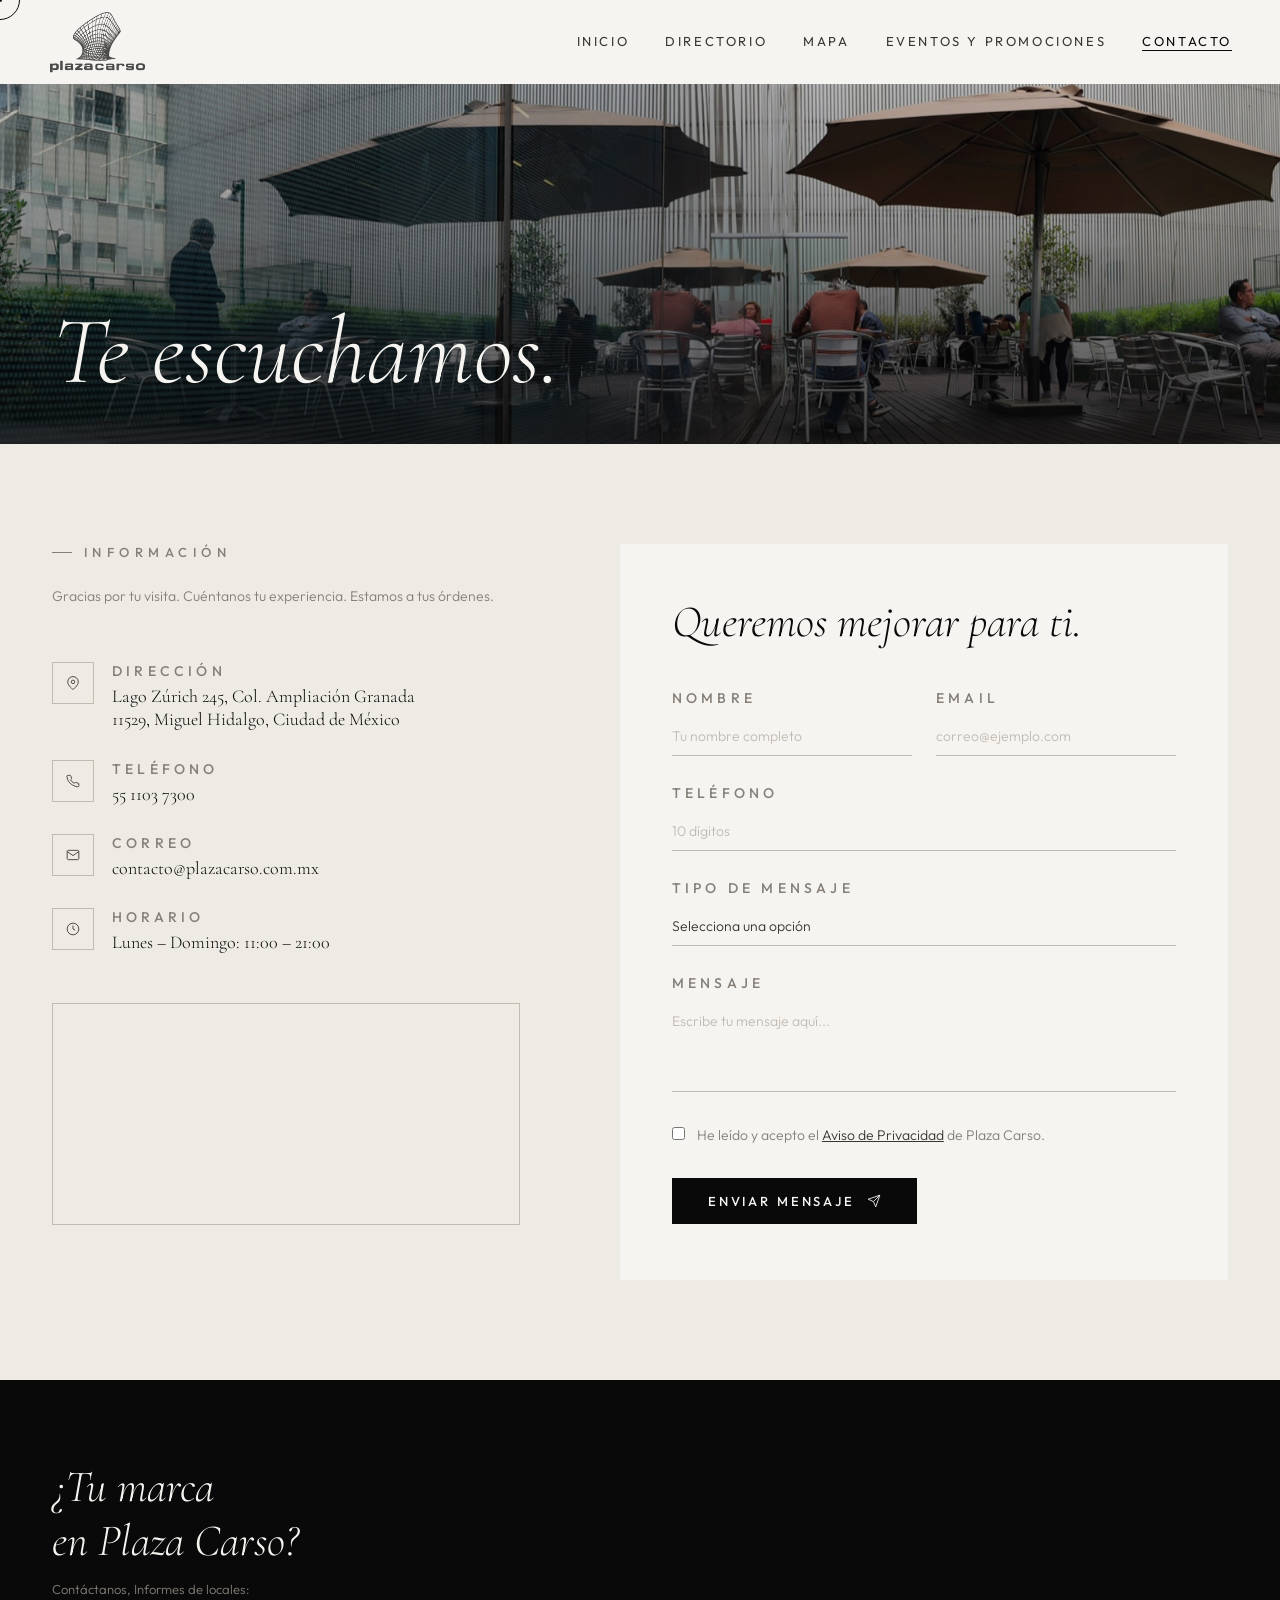
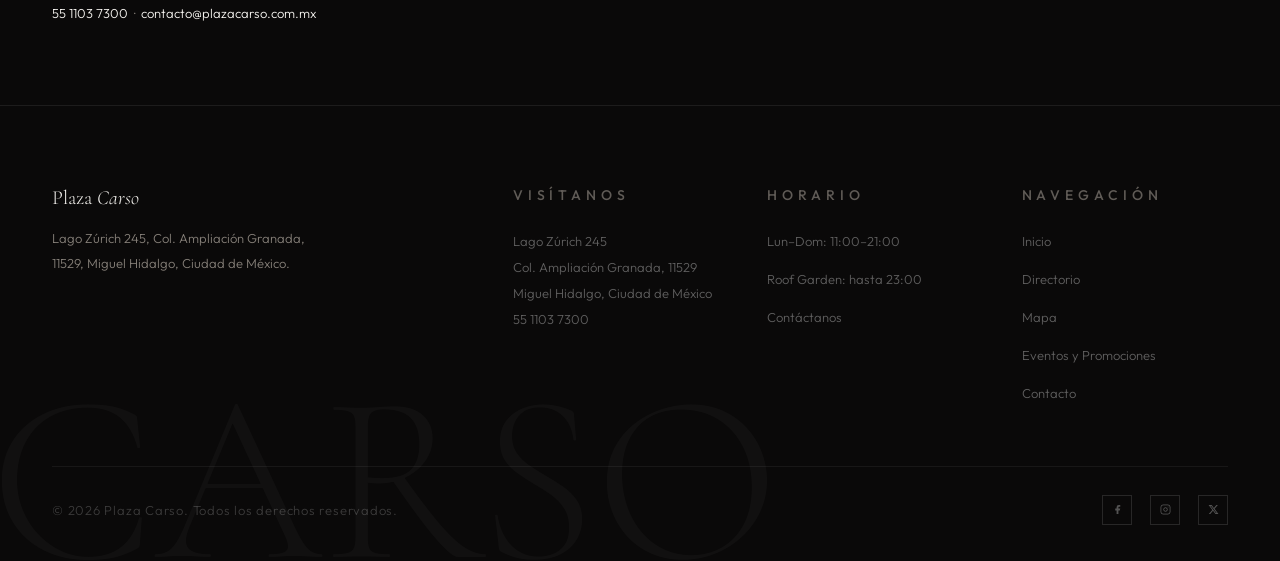
==== contacto.html @ f352acc7 "Ajustes home/eventos/contacto: textos del hero + efecto visual en eventos y promociones - index: bot" ====
<!DOCTYPE html>
<html lang="es">

<head>
    <meta charset="UTF-8" />
    <meta http-equiv="X-UA-Compatible" content="IE=edge" />
    <meta name="viewport" content="width=device-width,initial-scale=1.0" />
    <meta http-equiv="Cache-Control" content="no-cache, no-store, must-revalidate" />
    <meta http-equiv="Pragma" content="no-cache" />
    <meta http-equiv="Expires" content="0" />
    <title>Contacto | Plaza Carso</title>
    <meta name="description"
        content="Contáctanos en Plaza Carso, Polanco. Tel. 55 1103 7300 · contacto@plazacarso.com.mx" />
    <link rel="canonical" href="https://josegaspard.github.io/plaza-carso/contacto.html" />
    <link rel="icon" type="image/png" href="images/logos/logo-carso.png" />
    <meta property="og:type" content="website" />
    <meta property="og:title" content="Contacto | Plaza Carso" />
    <meta property="og:description" content="Contáctanos en Plaza Carso, Polanco. Tel. 55 1103 7300 · contacto@plazacarso.com.mx" />
    <meta property="og:image" content="https://josegaspard.github.io/plaza-carso/images/home/hero-contacto.jpg" />
    <meta property="og:url" content="https://josegaspard.github.io/plaza-carso/contacto.html" />
    <meta property="og:site_name" content="Plaza Carso" />
    <meta property="og:locale" content="es_MX" />
    <meta name="twitter:card" content="summary_large_image" />
    <meta name="twitter:title" content="Contacto | Plaza Carso" />
    <meta name="twitter:description" content="Contáctanos en Plaza Carso, Polanco. Tel. 55 1103 7300 · contacto@plazacarso.com.mx" />
    <meta name="twitter:image" content="https://josegaspard.github.io/plaza-carso/images/home/hero-contacto.jpg" />
    <meta property="og:image:width" content="1200" />
    <meta property="og:image:height" content="630" />
    <meta name="author" content="Plaza Carso" />
    <meta name="robots" content="index, follow" />
    <meta name="theme-color" content="#080706" />
    <link rel="preconnect" href="https://fonts.googleapis.com">
    <link rel="preconnect" href="https://fonts.gstatic.com" crossorigin>
    <link
        href="https://fonts.googleapis.com/css2?family=Cormorant+Garamond:ital,wght@0,300;0,400;1,300;1,400;1,600&family=Outfit:wght@200;300;400;500;600&display=swap"
        rel="stylesheet">
    <script src="https://code.jquery.com/jquery-3.2.1.min.js"></script>
    <script src="https://maxcdn.bootstrapcdn.com/bootstrap/3.3.7/js/bootstrap.min.js"></script>
    <link rel="stylesheet" href="css/carso.css?v=20260603g">
    <style>
        .contact-section {
            padding: 100px 52px;
            background: var(--smoke);
        }

        .contact-inner {
            max-width: 1200px;
            margin: 0 auto;
            display: grid;
            grid-template-columns: 1fr 1.3fr;
            gap: 100px;
            align-items: start;
        }

        /* Info */
        .contact-info {}

        .contact-info .section-label {
            margin-bottom: 24px;
        }

        .contact-h2 {
            font-family: var(--serif);
            font-style: italic;
            font-size: clamp(40px, 5vw, 64px);
            font-weight: 300;
            color: var(--ink);
            line-height: .95;
            margin-bottom: 28px;
        }

        .contact-desc {
            font-family: var(--sans);
            font-size: 14px;
            font-weight: 300;
            color: var(--grey);
            line-height: 1.85;
            margin-bottom: 52px;
        }

        .detail-list {
            display: flex;
            flex-direction: column;
            gap: 28px;
        }

        .detail-item {
            display: flex;
            align-items: flex-start;
            gap: 18px;
        }

        .detail-ico {
            width: 42px;
            height: 42px;
            border: 1px solid var(--silver);
            display: flex;
            align-items: center;
            justify-content: center;
            flex-shrink: 0;
        }

        .detail-ico svg {
            width: 14px;
            height: 14px;
            color: var(--mid);
        }

        .detail-label {
            font-family: var(--sans);
            font-size: 14px;
            font-weight: 500;
            letter-spacing: .3em;
            text-transform: uppercase;
            color: var(--grey);
            display: block;
            margin-bottom: 5px;
        }

        .detail-val {
            font-family: var(--serif);
            font-size: 18px;
            font-weight: 300;
            color: var(--ink);
            line-height: 1.3;
        }

        .detail-val a {
            color: var(--ink);
            transition: color .2s;
        }

        .detail-val a:hover {
            color: var(--grey);
        }

        .map-box {
            margin-top: 48px;
            border: 1px solid var(--silver);
            overflow: hidden;
        }

        .map-box iframe {
            display: block;
            width: 100%;
            height: 220px;
            border: none;
            filter: grayscale(25%);
        }

        /* Form */
        .form-card {
            background: var(--warm-white);
            padding: 56px 52px;
        }

        .form-card-head {
            margin-bottom: 44px;
        }

        .form-card-head h2 {
            font-family: var(--serif);
            font-style: italic;
            font-size: clamp(32px, 3.5vw, 46px);
            font-weight: 300;
            color: var(--ink);
            line-height: 1;
            margin-bottom: 10px;
        }

        .form-card-head p {
            font-family: var(--sans);
            font-size: 13px;
            font-weight: 300;
            color: var(--grey);
        }

        .form-row {
            display: grid;
            grid-template-columns: 1fr 1fr;
            gap: 24px;
        }

        .fg {
            margin-bottom: 28px;
        }

        .fg label {
            font-family: var(--sans);
            font-size: 14px;
            font-weight: 500;
            letter-spacing: .3em;
            text-transform: uppercase;
            color: var(--grey);
            display: block;
            margin-bottom: 10px;
        }

        .fg input,
        .fg select,
        .fg textarea {
            width: 100%;
            background: transparent;
            border: none;
            border-bottom: 1px solid var(--silver);
            font-family: var(--sans);
            font-size: 14px;
            font-weight: 300;
            color: var(--ink);
            padding: 10px 0;
            outline: none;
            transition: border-color .3s;
        }

        .fg input:focus,
        .fg select:focus,
        .fg textarea:focus {
            border-bottom-color: var(--ink);
        }

        .fg input::placeholder,
        .fg textarea::placeholder {
            color: var(--silver);
        }

        .fg select {
            appearance: none;
            cursor: none;
            color: var(--mid);
        }

        .fg select option {
            color: var(--ink);
        }

        .fg textarea {
            resize: none;
            min-height: 90px;
        }

        .privacy-row {
            display: flex;
            align-items: flex-start;
            gap: 12px;
            margin-bottom: 32px;
        }

        .privacy-row input {
            margin-top: 3px;
            accent-color: var(--ink);
            flex-shrink: 0;
            cursor: none;
        }

        .privacy-row label {
            font-family: var(--sans);
            font-size: 14px;
            font-weight: 300;
            color: var(--grey);
            line-height: 1.6;
        }

        .privacy-row a {
            color: var(--mid);
            text-decoration: underline;
        }

        .btn-submit {
            font-family: var(--sans);
            font-size: 13px;
            font-weight: 500;
            letter-spacing: .22em;
            text-transform: uppercase;
            background: var(--ink);
            color: var(--warm-white);
            border: none;
            padding: 15px 36px;
            cursor: none;
            display: flex;
            align-items: center;
            gap: 12px;
            transition: background .25s;
        }

        .btn-submit:hover {
            background: var(--mid);
        }

        .success-box {
            display: none;
            margin-top: 20px;
            background: var(--smoke);
            border-left: 2px solid var(--grey);
            padding: 16px 20px;
            font-family: var(--sans);
            font-size: 13px;
            color: var(--mid);
        }

        /* Avisos section */
        .avisos-section {
            padding: 80px 52px;
            background: var(--warm-white);
        }

        .avisos-inner {
            max-width: 1200px;
            margin: 0 auto;
        }

        .avisos-grid {
            display: grid;
            grid-template-columns: 1fr 1fr;
            gap: 3px;
            margin-top: 48px;
        }

        .aviso-card {
            background: var(--smoke);
            padding: 40px;
            border-left: 2px solid var(--silver);
        }

        .aviso-ico {
            width: 36px;
            height: 36px;
            border: 1px solid var(--silver);
            display: flex;
            align-items: center;
            justify-content: center;
            margin-bottom: 20px;
        }

        .aviso-ico svg {
            width: 13px;
            height: 13px;
            color: var(--mid);
        }

        .aviso-title {
            font-family: var(--serif);
            font-size: 22px;
            font-weight: 300;
            color: var(--ink);
            margin-bottom: 12px;
        }

        .aviso-desc {
            font-family: var(--sans);
            font-size: 13px;
            font-weight: 300;
            color: var(--grey);
            line-height: 1.85;
        }

        /* Espacios */
        .espacios-section {
            background: var(--ink);
            padding: 80px 52px;
        }

        .espacios-inner {
            max-width: 1200px;
            margin: 0 auto;
            display: flex;
            justify-content: space-between;
            align-items: center;
            gap: 40px;
            flex-wrap: wrap;
        }

        .espac-text h3 {
            font-family: var(--serif);
            font-style: italic;
            font-size: clamp(30px, 3.5vw, 46px);
            font-weight: 300;
            color: var(--warm-white);
        }

        .espac-text p {
            font-family: var(--sans);
            font-size: 13px;
            font-weight: 300;
            color: var(--grey);
            margin-top: 10px;
            line-height: 1.8;
            max-width: 400px;
        }

        .espac-contacts {
            display: flex;
            flex-direction: column;
            gap: 16px;
            flex-shrink: 0;
        }

        .espac-link {
            display: flex;
            align-items: center;
            gap: 10px;
            font-family: var(--sans);
            font-size: 14px;
            font-weight: 400;
            letter-spacing: .1em;
            color: var(--silver);
            transition: color .2s;
        }

        .espac-link:hover {
            color: var(--warm-white);
        }

        .espac-link-ico {
            width: 28px;
            height: 28px;
            border: 1px solid rgba(255, 255, 255, .12);
            display: flex;
            align-items: center;
            justify-content: center;
            flex-shrink: 0;
        }

        .espac-link-ico svg {
            width: 11px;
            height: 11px;
        }

        @media(max-width:1024px) {
            .contact-inner {
                grid-template-columns: 1fr;
                gap: 60px;
            }
        }

        @media(max-width:768px) {
            /* Fix cursor:none breaking mobile taps */
            *, *::before, *::after { cursor: auto !important; }
            a, button, input, select, textarea { cursor: pointer !important; -webkit-tap-highlight-color: rgba(0,0,0,0.05); }

            .contact-section,
            .avisos-section,
            .espacios-section {
                padding-left: 20px;
                padding-right: 20px;
            }

            .contact-section {
                padding-top: 60px;
                padding-bottom: 60px;
            }

            .contact-inner {
                gap: 40px;
            }

            .form-card {
                padding: 28px 20px;
            }

            .form-row {
                grid-template-columns: 1fr;
            }

            /* Prevent iOS zoom on input focus */
            .fg input,
            .fg select,
            .fg textarea {
                font-size: 16px;
            }

            .btn-submit {
                width: 100%;
                justify-content: center;
                min-height: 48px;
            }

            .privacy-row input {
                min-width: 20px;
                min-height: 20px;
            }

            .avisos-grid {
                grid-template-columns: 1fr;
            }

            .aviso-card {
                padding: 28px 20px;
            }

            .detail-val {
                font-size: 16px;
            }

            .map-box iframe {
                height: 200px;
            }

            /* Espacios mobile */
            .espacios-inner {
                flex-direction: column;
                align-items: flex-start;
            }

            /* Mobile nav */
            .nav-ham {
                min-width: 44px;
                min-height: 44px;
                display: flex;
                align-items: center;
                justify-content: center;
            }

            .mob-close {
                min-width: 44px;
                min-height: 44px;
            }

            #mob-nav a {
                padding: 8px 0;
                min-height: 48px;
                display: flex;
                align-items: center;
                justify-content: center;
            }

            .footer-bottom {
                flex-direction: column;
                gap: 16px;
                text-align: center;
            }
        }
    </style>
</head>

<body>
    <a href="#main-content" class="skip-link">Ir al contenido principal</a>
    <div id="cursor"></div>
    <div id="cursor-dot"></div>
    <nav id="nav">
        <a href="index.html" class="nav-logo"><img src="images/logos/logo-carso-big.png" alt="Plaza Carso"
                style="height:64px; width:auto;"></a>
        <div class="nav-links">
            <a href="index.html">Inicio</a>
            <a href="directorio.html">Directorio</a>
            <a href="mapa.html">Mapa</a>
            <a href="eventosypromociones.html">Eventos y Promociones</a>
            <a href="contacto.html" class="nav-cta-link act">Contacto</a>
        </div>
        <button class="nav-ham" onclick="toggleMob()" aria-label="Menú" aria-expanded="false"><span></span><span></span><span></span></button>
    </nav>
    <div id="mob-nav" role="dialog" aria-modal="true" aria-label="Navegación">
        <div onclick="toggleMob()" style="position:absolute;top:16px;right:16px;width:44px;height:44px;background:rgba(255,255,255,0.15);border-radius:50%;display:flex;align-items:center;justify-content:center;cursor:pointer;z-index:9999;-webkit-tap-highlight-color:transparent;">
            <svg width="20" height="20" viewBox="0 0 20 20" fill="none" stroke="#ffffff" stroke-width="2.5" stroke-linecap="round"><line x1="4" y1="4" x2="16" y2="16"/><line x1="16" y1="4" x2="4" y2="16"/></svg>
        </div>
        <a href="index.html">Inicio</a>
        <a href="directorio.html">Directorio</a>
        <a href="mapa.html">Mapa</a>
        <a href="eventosypromociones.html">Eventos y Promociones</a>
        <a href="contacto.html">Contacto</a>
        <div onclick="toggleMob()" style="margin-top:32px;padding:12px 32px;border:1px solid rgba(255,255,255,0.3);border-radius:4px;color:rgba(255,255,255,0.6);font-family:var(--sans);font-size:14px;letter-spacing:.15em;text-transform:uppercase;cursor:pointer;-webkit-tap-highlight-color:transparent;">Cerrar</div>
    </div>

    <main id="main-content">
    <section class="page-hero" style="min-height:360px;">
        <div class="page-hero-img"
            style="background-image:url('images/home/contacto-hero.jpg');background-position:center 30%;"></div>
        <div class="page-hero-content">
            <h1 class="page-h1">Te escuchamos.</h1>
        </div>
    </section>

    <section class="contact-section">
        <div class="contact-inner">
            <div class="contact-info">
                <p class="section-label">Información</p>
                <p class="contact-desc">Gracias por tu visita. Cuéntanos tu experiencia. Estamos a tus órdenes.</p>
                <div class="detail-list">
                    <div class="detail-item">
                        <div class="detail-ico"><svg viewBox="0 0 24 24" fill="none" stroke="currentColor"
                                stroke-width="1.5">
                                <path d="M21 10c0 7-9 13-9 13s-9-6-9-13a9 9 0 0 1 18 0z" />
                                <circle cx="12" cy="10" r="3" />
                            </svg></div>
                        <div><span class="detail-label">Dirección</span>
                            <div class="detail-val">Lago Zúrich 245, Col. Ampliación Granada<br>11529, Miguel Hidalgo, Ciudad de México</div>
                        </div>
                    </div>
                    <div class="detail-item">
                        <div class="detail-ico"><svg viewBox="0 0 24 24" fill="none" stroke="currentColor"
                                stroke-width="1.5">
                                <path
                                    d="M22 16.92v3a2 2 0 0 1-2.18 2 19.79 19.79 0 0 1-8.63-3.07A19.5 19.5 0 0 1 4.69 13.1a19.79 19.79 0 0 1-3.07-8.67A2 2 0 0 1 3.6 2.34h3a2 2 0 0 1 2 1.72c.127.96.361 1.903.7 2.81a2 2 0 0 1-.45 2.11L7.91 9.91a16 16 0 0 0 6.06 6.06l.97-.88a2 2 0 0 1 2.11-.45c.907.339 1.85.573 2.81.7a2 2 0 0 1 1.72 2.03z" />
                            </svg></div>
                        <div><span class="detail-label">Teléfono</span>
                            <div class="detail-val"><a href="tel:5511037300">55 1103 7300</a></div>
                        </div>
                    </div>
                    <div class="detail-item">
                        <div class="detail-ico"><svg viewBox="0 0 24 24" fill="none" stroke="currentColor"
                                stroke-width="1.5">
                                <path d="M4 4h16c1.1 0 2 .9 2 2v12c0 1.1-.9 2-2 2H4c-1.1 0-2-.9-2-2V6c0-1.1.9-2 2-2z" />
                                <polyline points="22,6 12,13 2,6" />
                            </svg></div>
                        <div><span class="detail-label">Correo</span>
                            <div class="detail-val"><a
                                    href="mailto:contacto@plazacarso.com.mx">contacto@plazacarso.com.mx</a></div>
                        </div>
                    </div>
                    <div class="detail-item">
                        <div class="detail-ico"><svg viewBox="0 0 24 24" fill="none" stroke="currentColor"
                                stroke-width="1.5">
                                <circle cx="12" cy="12" r="10" />
                                <polyline points="12 6 12 12 16 14" />
                            </svg></div>
                        <div><span class="detail-label">Horario</span>
                            <div class="detail-val">Lunes – Domingo: 11:00 – 21:00</div>
                        </div>
                    </div>
                </div>
                <div class="map-box">
                    <iframe
                        src="https://maps.google.com/maps?q=Plaza%20Carso%2C%20Lago%20Z%C3%BArich%20245%2C%20Ampliaci%C3%B3n%20Granada%2C%2011529%2C%20Miguel%20Hidalgo%2C%20CDMX&z=16&output=embed"
                        loading="lazy" allowfullscreen title="Ubicación de Plaza Carso en Google Maps"></iframe>
                </div>
            </div>

            <div class="form-card">
                <div class="form-card-head">
                    <h2>Queremos mejorar para ti.</h2>
                </div>
                <!-- INTEGRATION: action="enviarCorreo.php" method="post" -->
                <form id="cForm" action="enviarCorreo.php" method="post">
                    <!-- Campos ocultos requeridos por enviarCorreo.php -->
                    <input type="hidden" name="EmailPlaza" value="contacto@plazacarso.com.mx">
                    <input type="hidden" name="NombrePlaza" value="Plaza Carso">
                    <div class="form-row">
                        <div class="fg"><label for="NombreContacto">Nombre</label><input type="text" id="NombreContacto"
                                name="NombreContacto" placeholder="Tu nombre completo" required></div>
                        <div class="fg"><label for="EmailContacto">Email</label><input type="email" id="EmailContacto"
                                name="EmailContacto" placeholder="correo@ejemplo.com" required></div>
                    </div>
                    <div class="fg"><label for="TelefonoContacto">Teléfono</label><input type="tel"
                            id="TelefonoContacto" name="TelefonoContacto" placeholder="10 dígitos" maxlength="10"
                            required></div>
                    <!-- tipoMensaje: 1=Quejas y Sugerencias, 2=Espacios Disponibles -->
                    <div class="fg"><label for="tipoMensaje">Tipo de mensaje</label>
                        <select id="tipoMensaje" name="tipoMensaje" required>
                            <option value="" disabled selected>Selecciona una opción</option>
                            <option value="1">Quejas y Sugerencias</option>
                            <option value="2">Espacios Disponibles</option>
                        </select>
                    </div>
                    <div class="fg"><label for="Mensaje">Mensaje</label><textarea id="Mensaje" name="Mensaje"
                            placeholder="Escribe tu mensaje aquí..." required></textarea></div>
                    <div class="privacy-row">
                        <input type="checkbox" id="chkAviso" name="AvisoPrivacidad" value="true" required>
                        <label for="chkAviso">He leído y acepto el <a href="AvisodePrivacidad.php" target="_blank">Aviso
                                de Privacidad</a> de Plaza Carso.</label>
                    </div>
                    <button type="submit" class="btn-submit" id="btnSub">
                        Enviar mensaje
                        <svg width="14" height="14" viewBox="0 0 24 24" fill="none" stroke="currentColor"
                            stroke-width="1.5">
                            <line x1="22" y1="2" x2="11" y2="13" />
                            <polygon points="22 2 15 22 11 13 2 9 22 2" />
                        </svg>
                    </button>
                    <div class="success-box" id="sBox">Mensaje enviado. Te contactaremos pronto.</div>
                </form>
            </div>
        </div>
    </section>

    <section class="espacios-section">
        <div class="espacios-inner">
            <div class="espac-text">
                <h3>¿Tu marca<br>en Plaza Carso?</h3>
                <p>Contáctanos, Informes de locales:<br>
                    <a href="tel:5511037300" style="color:var(--warm-white);">55 1103 7300</a> &nbsp;·&nbsp; <a href="mailto:contacto@plazacarso.com.mx" style="color:var(--warm-white);">contacto@plazacarso.com.mx</a></p>
            </div>
        </div>
    </section>
    </main>

        <footer>
        <div class="footer-bg-text" aria-hidden="true">CARSO</div>
        <div class="footer-top">
            <div>
                <div class="footer-brand-name">Plaza <span>Carso</span></div>
                <p class="footer-brand-desc">Lago Zúrich 245, Col. Ampliación Granada, 11529, Miguel Hidalgo, Ciudad de México.</p>
            </div>
            <div class="footer-col">
                <h4>Visítanos</h4>
                <address>Lago Zúrich 245<br>Col. Ampliación Granada, 11529<br>Miguel Hidalgo, Ciudad de México<br><a href="tel:5511037300">55 1103 7300</a></address>
            </div>
            <div class="footer-col">
                <h4>Horario</h4>
                <ul>
                    <li><a href="#">Lun–Dom: 11:00–21:00</a></li>
                    <li><a href="#">Roof Garden: hasta 23:00</a></li>
                    <li><a href="contacto.html">Contáctanos</a></li>
                </ul>
            </div>
            <div class="footer-col">
                <h4>Navegación</h4>
                <ul>
                    <li><a href="index.html">Inicio</a></li>
                    <li><a href="directorio.html">Directorio</a></li>
                    <li><a href="mapa.html">Mapa</a></li>
                    <li><a href="eventosypromociones.html">Eventos y Promociones</a></li>
                    <li><a href="contacto.html">Contacto</a></li>
                </ul>
            </div>
        </div>
        <div class="footer-bottom">
            <p class="footer-copy">&copy; 2026 Plaza Carso. Todos los derechos reservados.</p>
            <div class="footer-socials">
                <a href="https://www.facebook.com/plazacarsomx" target="_blank" rel="noopener" aria-label="Facebook">
                    <svg width="11" height="11" viewBox="0 0 24 24" fill="currentColor"><path d="M18 2h-3a5 5 0 0 0-5 5v3H7v4h3v8h4v-8h3l1-4h-4V7a1 1 0 0 1 1-1h3z"/></svg>
                </a>
                <a href="https://www.instagram.com/plazacarsooficial" target="_blank" rel="noopener" aria-label="Instagram">
                    <svg width="11" height="11" viewBox="0 0 24 24" fill="none" stroke="currentColor" stroke-width="1.8"><rect x="2" y="2" width="20" height="20" rx="5"/><circle cx="12" cy="12" r="4"/><circle cx="17.5" cy="6.5" r="1" fill="currentColor" stroke="none"/></svg>
                </a>
                <a href="https://x.com/carsoplaza" target="_blank" rel="noopener" aria-label="X (Twitter)">
                    <svg width="11" height="11" viewBox="0 0 24 24" fill="currentColor"><path d="M18.244 2.25h3.308l-7.227 8.26 8.502 11.24H16.17l-5.214-6.817L4.99 21.75H1.68l7.73-8.835L1.254 2.25H8.08l4.713 6.231zm-1.161 17.52h1.833L7.084 4.126H5.117z"/></svg>
                </a>
            </div>
        </div>
    </footer>

    <script src="https://cdn.jsdelivr.net/npm/gsap@3.12.5/dist/gsap.min.js"></script>
    <script src="Scripts/main.js"></script>
    <script>
        const cur = document.getElementById('cursor'), dot = document.getElementById('cursor-dot');
        if (cur && window.matchMedia('(pointer:fine)').matches) {
            document.addEventListener('mousemove', e => { gsap.to(cur, { x: e.clientX, y: e.clientY, duration: .25, ease: 'power2.out' }); gsap.to(dot, { x: e.clientX, y: e.clientY, duration: .08 }); });
            document.querySelectorAll('a,button,input,select,textarea').forEach(el => { el.addEventListener('mouseenter', () => cur.classList.add('hover')); el.addEventListener('mouseleave', () => cur.classList.remove('hover')); });
        }
        window.addEventListener('scroll', () => document.getElementById('nav').classList.toggle('s', window.scrollY > 50), {passive:true});
        function toggleMob() { var m=document.getElementById('mob-nav'); m.classList.toggle('open'); document.body.style.overflow=m.classList.contains('open')?'hidden':''; var b=document.querySelector('.nav-ham'); if(b) b.setAttribute('aria-expanded',m.classList.contains('open')); }
        document.getElementById('cForm').addEventListener('submit', function (e) {
            if (!window.location.hostname.includes('localhost') && !window.location.hostname.includes('127.')) {
                e.preventDefault();
                const btn = document.getElementById('btnSub');
                btn.innerHTML = 'Enviando... <svg width="14" height="14" viewBox="0 0 24 24" fill="none" stroke="currentColor" stroke-width="1.5"><path d="M12 2v4M12 18v4M4.93 4.93l2.83 2.83M16.24 16.24l2.83 2.83M2 12h4M18 12h4M4.93 19.07l2.83-2.83M16.24 7.76l2.83-2.83"/></svg>';
                setTimeout(() => { btn.innerHTML = 'Enviar mensaje <svg width="14" height="14" viewBox="0 0 24 24" fill="none" stroke="currentColor" stroke-width="1.5"><line x1="22" y1="2" x2="11" y2="13"/><polygon points="22 2 15 22 11 13 2 9 22 2"/></svg>'; document.getElementById('sBox').style.display = 'block'; document.getElementById('cForm').reset(); }, 1400);
            }
        });
    </script>

    <script>
        // Footer Cursor Auto-Inversion
        document.querySelectorAll('footer').forEach(f => {
            f.addEventListener('mouseenter', () => { 
                const cur = document.getElementById('cursor') || document.getElementById('cur');
                const dot = document.getElementById('cursor-dot');
                if(cur) cur.style.borderColor = '#fff'; 
                if(dot) dot.style.background = '#fff'; 
            });
            f.addEventListener('mouseleave', () => { 
                const cur = document.getElementById('cursor') || document.getElementById('cur');
                const dot = document.getElementById('cursor-dot');
                if(cur) cur.style.borderColor = ''; 
                if(dot) dot.style.background = ''; 
            });
        });
    </script>

    <script type="application/ld+json">
    {
        "@context": "https://schema.org",
        "@type": "ContactPage",
        "name": "Contacto - Plaza Carso",
        "description": "Contactanos en Plaza Carso, Polanco. Tel. 55 1103 7300",
        "url": "https://josegaspard.github.io/plaza-carso/contacto.html",
        "mainEntity": {
            "@type": "ShoppingCenter",
            "name": "Plaza Carso",
            "telephone": "+525511037300",
            "email": "contacto@plazacarso.com.mx",
            "address": {
                "@type": "PostalAddress",
                "streetAddress": "Lago Zurich 245",
                "addressLocality": "Miguel Hidalgo, Ciudad de México",
                "addressRegion": "CDMX",
                "postalCode": "11529",
                "addressCountry": "MX"
            }
        }
    }
    </script>
    <script type="application/ld+json">
    {
        "@context": "https://schema.org",
        "@type": "BreadcrumbList",
        "itemListElement": [
            {"@type": "ListItem", "position": 1, "name": "Plaza Carso", "item": "https://josegaspard.github.io/plaza-carso/"},
            {"@type": "ListItem", "position": 2, "name": "Contacto", "item": "https://josegaspard.github.io/plaza-carso/contacto.html"}
        ]
    }
    </script>
</body>

</html>
---- css/carso.css ----
/* ── CARSO SHARED DESIGN SYSTEM ── */
:root{
  --ink:#0A0909;--warm-white:#F6F4F0;--smoke:#EEEBE5;
  --silver:#C2BBB2;--grey:#857F78;--mid:#3A3632;
  --serif:'Cormorant Garamond',serif;--sans:'Outfit',sans-serif;
}
*,*::before,*::after{box-sizing:border-box;margin:0;padding:0;}
body {font-family:var(--sans);background:var(--warm-white);color:var(--ink);overflow-x:hidden;}
@media(max-width:768px){body{cursor:auto;}a,button{cursor:pointer;}}
a{text-decoration:none;color:inherit;}img{display:block;max-width:100%;}
#cursor{position:fixed;width:40px;height:40px;border:1px solid var(--ink);border-radius:50%;pointer-events:none;z-index:9999;transition:transform .15s,width .25s,height .25s,background .25s;transform:translate(-50%,-50%);top:0;left:0;}
#cursor.hover{width:60px;height:60px;background:rgba(10,9,9,.08);}
#cursor-dot{position:fixed;width:4px;height:4px;background:var(--ink);border-radius:50%;pointer-events:none;z-index:9999;transform:translate(-50%,-50%);top:0;left:0;}
@media(max-width:768px){#cursor,#cursor-dot{display:none;}}
nav#nav{position:fixed;top:0;left:0;width:100%;z-index:800;padding:0 48px;height:84px;display:flex;align-items:center;justify-content:space-between;transition:background .5s,box-shadow .5s,height .4s;}
nav#nav.s{background:rgba(245,243,239,.96);backdrop-filter:blur(18px);-webkit-backdrop-filter:blur(18px);box-shadow:0 1px 0 var(--smoke);height:74px;}
.nav-logo{font-family:var(--serif);font-size:20px;font-weight:300;letter-spacing:.1em;color:var(--ink);}
.nav-logo em{font-style:italic;}
/* Logo: en páginas internas se muestra siempre tenue, sin animación. El efecto color→tenue solo va en el home. Tenue suave (gris oscuro, cambio sutil respecto al negro). */
.nav-logo img{filter:brightness(0) invert(.3);}
.nav-links{display:flex;align-items:center;gap:36px;}
.nav-links a{font-family:var(--sans);font-size:13px;font-weight:400;letter-spacing:.2em;text-transform:uppercase;color:var(--mid);padding-bottom:2px;position:relative;transition:color .25s;}
.nav-links a::after{content:'';position:absolute;bottom:0;left:0;height:1px;width:0;background:var(--ink);transition:width .3s;}
.nav-links a:hover,.nav-links a.act{color:var(--ink);}
.nav-links a:hover::after,.nav-links a.act::after{width:100%;}
/* Contacto link — same style as other nav links, no button/border */
.nav-ham{display:none;flex-direction:column;gap:5px;cursor:pointer;background:none;border:none;padding:4px;}
.nav-ham span{display:block;width:22px;height:1px;background:var(--ink);transition:all .35s;}
#mob-nav{position:fixed;inset:0;background:var(--ink);z-index:700;display:flex;flex-direction:column;align-items:center;justify-content:center;opacity:0;pointer-events:none;transition:opacity .45s;}
#mob-nav.open{opacity:1;pointer-events:all;}
#mob-nav a{font-family:var(--serif);font-style:italic;font-size:clamp(36px,8vw,68px);color:var(--warm-white);display:block;margin:8px 0;opacity:.75;transition:opacity .2s;text-align:center;}
.mob-close{position:absolute!important;top:18px!important;right:20px!important;background:none!important;border:none!important;cursor:pointer!important;width:52px!important;height:52px!important;z-index:9999!important;opacity:1!important;display:flex!important;align-items:center!important;justify-content:center!important;padding:0!important;margin:0!important;}
.mob-close::before,.mob-close::after{content:''!important;position:absolute!important;top:50%!important;left:50%!important;width:28px!important;height:3px!important;background:#ffffff!important;border-radius:2px!important;display:block!important;}
.mob-close::before{transform:translate(-50%,-50%) rotate(45deg)!important;}
.mob-close::after{transform:translate(-50%,-50%) rotate(-45deg)!important;}
/* PAGE HERO */
.page-hero{margin-top:84px;position:relative;min-height:400px;display:flex;align-items:flex-end;overflow:hidden;}
.page-hero-img{position:absolute;inset:0;background-size:cover;background-position:center;transform:scale(1.04);}
.page-hero::after{content:'';position:absolute;inset:0;background:linear-gradient(to top,rgba(10,9,9,.7) 0%,rgba(10,9,9,.15) 60%,transparent 100%);}
.page-hero-content{position:relative;z-index:2;padding:48px 52px;width:100%;}
.page-kicker{font-family:var(--sans);font-size:13px;font-weight:500;letter-spacing:.42em;text-transform:uppercase;color:rgba(194,187,178,.8);margin-bottom:12px;display:block;}
.page-h1{font-family:var(--serif);font-style:italic;font-size:clamp(52px,8vw,96px);font-weight:300;color:var(--warm-white);line-height:.92;}
.page-sub{font-family:var(--sans);font-size:14px;font-weight:300;color:rgba(246,244,240,.6);margin-top:16px;max-width:480px;line-height:1.8;}
/* SHARED BTNS */
.btn-primary{font-family:var(--sans);font-size:13px;font-weight:500;letter-spacing:.25em;text-transform:uppercase;background:var(--ink);color:var(--warm-white);padding:15px 34px;border:none;cursor:pointer;display:inline-block;transition:background .25s;}
.btn-primary:hover{background:var(--mid);}
.btn-ghost{font-family:var(--sans);font-size:13px;font-weight:400;letter-spacing:.25em;text-transform:uppercase;border:1px solid rgba(10,9,9,.35);color:var(--ink);padding:15px 34px;display:inline-block;cursor:pointer;transition:border-color .25s,background .25s;}
.btn-ghost:hover{border-color:var(--ink);background:rgba(10,9,9,.05);}
.link-arrow{font-family:var(--sans);font-size:13px;font-weight:500;letter-spacing:.25em;text-transform:uppercase;color:var(--ink);display:inline-flex;align-items:center;gap:10px;border-bottom:1px solid var(--ink);padding-bottom:3px;transition:gap .3s,opacity .2s;}
.link-arrow:hover{gap:18px;opacity:.6;}
.section-label{font-family:var(--sans);font-size:13px;font-weight:500;letter-spacing:.42em;text-transform:uppercase;color:var(--grey);display:flex;align-items:center;gap:12px;margin-bottom:16px;}
.section-label::before{content:'';display:block;width:20px;height:1px;background:var(--grey);}
/* FOOTER */
footer{background:var(--ink);padding:80px 52px 36px;position:relative;overflow:hidden;}
.footer-bg-text{position:absolute;bottom:-40px;left:-10px;font-family:var(--serif);font-size:clamp(120px,20vw,240px);font-weight:300;color:rgba(255,255,255,.03);line-height:1;pointer-events:none;white-space:nowrap;user-select:none;}
.footer-top{display:grid;grid-template-columns:2fr 1fr 1fr 1fr;gap:48px;padding-bottom:48px;border-bottom:1px solid rgba(255,255,255,.06);position:relative;z-index:1;}
.footer-brand-name{font-family:var(--serif);font-size:20px;font-weight:300;color:var(--warm-white);margin-bottom:16px;}
.footer-brand-name span{font-style:italic;}
.footer-brand-desc{font-family:var(--sans);font-size:13px;font-weight:300;color:var(--grey);line-height:1.9;max-width:260px;}
.footer-col h4{font-family:var(--sans);font-size:14px;font-weight:500;letter-spacing:.35em;text-transform:uppercase;color:var(--grey);margin-bottom:24px;opacity:.7;}
.footer-col ul{list-style:none;}
.footer-col ul li{margin-bottom:12px;}
.footer-col ul li a,.footer-col address{font-family:var(--sans);font-size:13px;font-weight:300;color:rgba(255,255,255,.35);font-style:normal;transition:color .2s;line-height:2;}
.footer-col ul li a:hover{color:rgba(255,255,255,.8);}
.footer-bottom{display:flex;justify-content:space-between;align-items:center;padding-top:28px;position:relative;z-index:1;}
.footer-copy{font-family:var(--sans);font-size:13px;font-weight:300;color:rgba(255,255,255,.2);letter-spacing:.06em;}
.footer-socials{display:flex;gap:18px;}
.footer-socials a{width:30px;height:30px;border:1px solid rgba(255,255,255,.12);display:flex;align-items:center;justify-content:center;color:rgba(255,255,255,.3);font-size:14px;transition:border-color .2s,color .2s;}
.footer-socials a:hover{border-color:rgba(255,255,255,.5);color:rgba(255,255,255,.8);}
.modal-fade{display:none;}
@media(max-width:1024px){.footer-top{grid-template-columns:1fr 1fr;}}
@media(max-width:768px){
  nav#nav{padding:0 20px;height:72px;}
  nav#nav.s{height:66px;}
  .nav-links{display:none;}
  .nav-ham{display:flex;min-width:44px;min-height:44px;align-items:center;justify-content:center;}
  .page-hero{margin-top:72px;min-height:280px;}
  .page-hero-content{padding:32px 20px;}
  .page-hero-content,.footer-top{padding-left:20px;padding-right:20px;}
  footer{padding:60px 20px 28px;}
  .footer-top{grid-template-columns:1fr;gap:28px;}
  .footer-bottom{flex-direction:column;gap:16px;text-align:center;}
  .footer-bg-text{display:none;}
  #mob-nav a{padding:8px 0;}
  /* Espacios section mobile */
  .espacios-section{padding:48px 20px;}
  .espacios-inner{flex-direction:column;align-items:flex-start;}
}


/* Espacios section — Globalized */
.espacios-section { background: var(--ink); padding: 80px 52px; border-bottom: 1px solid rgba(255,255,255,0.08); }
.espacios-inner { max-width: 1200px; margin: 0 auto; display: flex; justify-content: space-between; align-items: center; gap: 40px; flex-wrap: wrap; }
.espac-text h3 { font-family: var(--serif); font-style: italic; font-size: clamp(30px, 3.5vw, 46px); font-weight: 300; color: var(--warm-white); }
.espac-text p { font-family: var(--sans); font-size: 13px; font-weight: 300; color: var(--grey); margin-top: 10px; line-height: 1.8; max-width: 400px; }
.espac-contacts { display: flex; flex-direction: column; gap: 16px; flex-shrink: 0; }
.espac-link { display: flex; align-items: center; gap: 10px; font-family: var(--sans); font-size: 12px; font-weight: 400; letter-spacing: .1em; color: var(--silver); transition: color .2s; }
.espac-link:hover { color: var(--warm-white); }
.espac-link-ico { width: 28px; height: 28px; border: 1px solid rgba(255,255,255,.12); display: flex; align-items: center; justify-content: center; flex-shrink: 0; }

/* ── ACCESSIBILITY ── */
:focus-visible { outline: 2px solid var(--ink); outline-offset: 3px; }
footer :focus-visible { outline-color: var(--warm-white); }
.espacios-section :focus-visible, #mob-menu :focus-visible { outline-color: var(--warm-white); }

/* ── SKIP TO CONTENT ── */
.skip-link { position: absolute; top: -100%; left: 16px; z-index: 9999; background: var(--ink); color: var(--warm-white); padding: 12px 24px; font-family: var(--sans); font-size: 14px; font-weight: 500; letter-spacing: .1em; text-transform: uppercase; transition: top .2s; }
.skip-link:focus { top: 16px; }

/* ── REDUCED MOTION ── */
@media(prefers-reduced-motion:reduce) {
  *, *::before, *::after {
    animation-duration: .01ms !important;
    animation-iteration-count: 1 !important;
    transition-duration: .01ms !important;
    scroll-behavior: auto !important;
  }
}

/* ── MOBILE GLOBAL FIXES ── */
@media(max-width:768px) {
  /* Fix cursor:none that breaks tapping on mobile */
  *, *::before, *::after { cursor: auto !important; }
  a, button, input, select, textarea, [role="button"] { cursor: pointer !important; }
  /* Remove tap highlight flash */
  a, button, input, select, textarea { -webkit-tap-highlight-color: rgba(0,0,0,0.05); }
  /* Minimum tap target sizes */
  a, button { min-height: 44px; }
  /* Prevent horizontal overflow */
  html, body { overflow-x: hidden; }
}
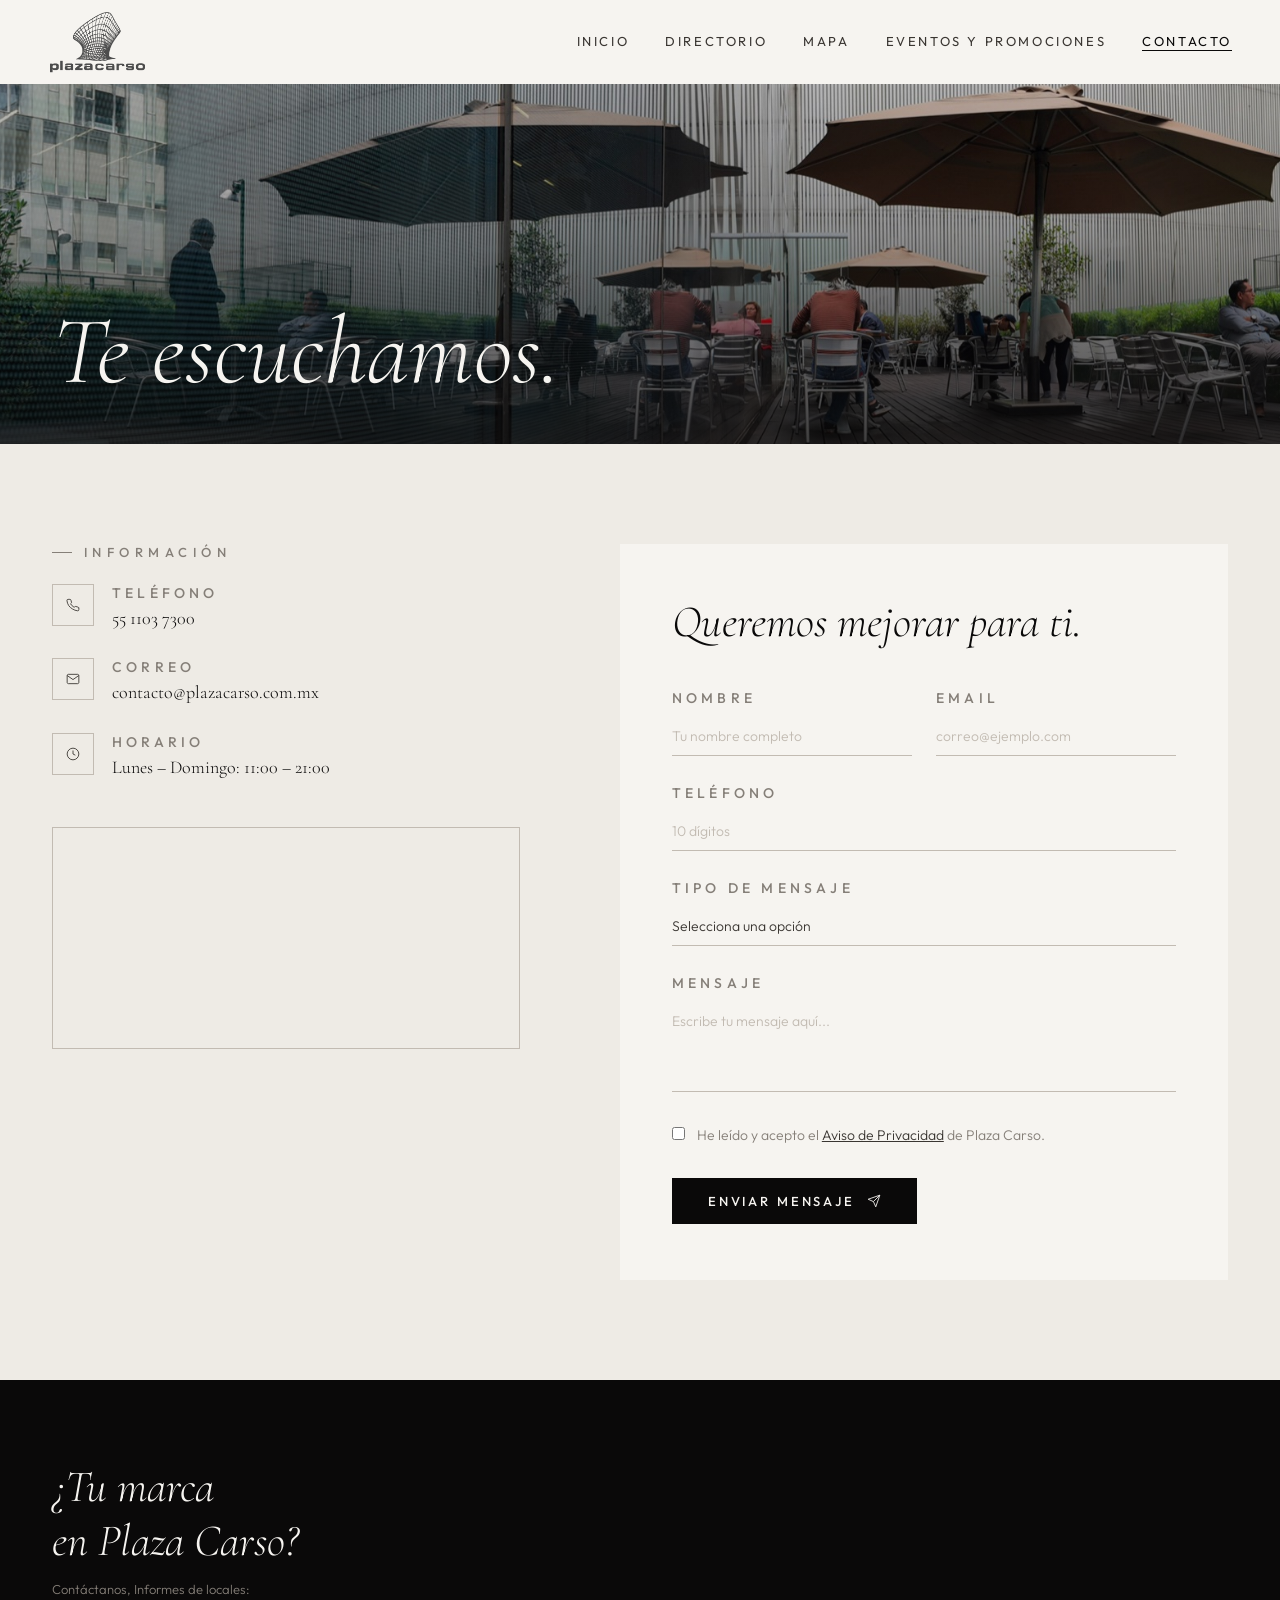
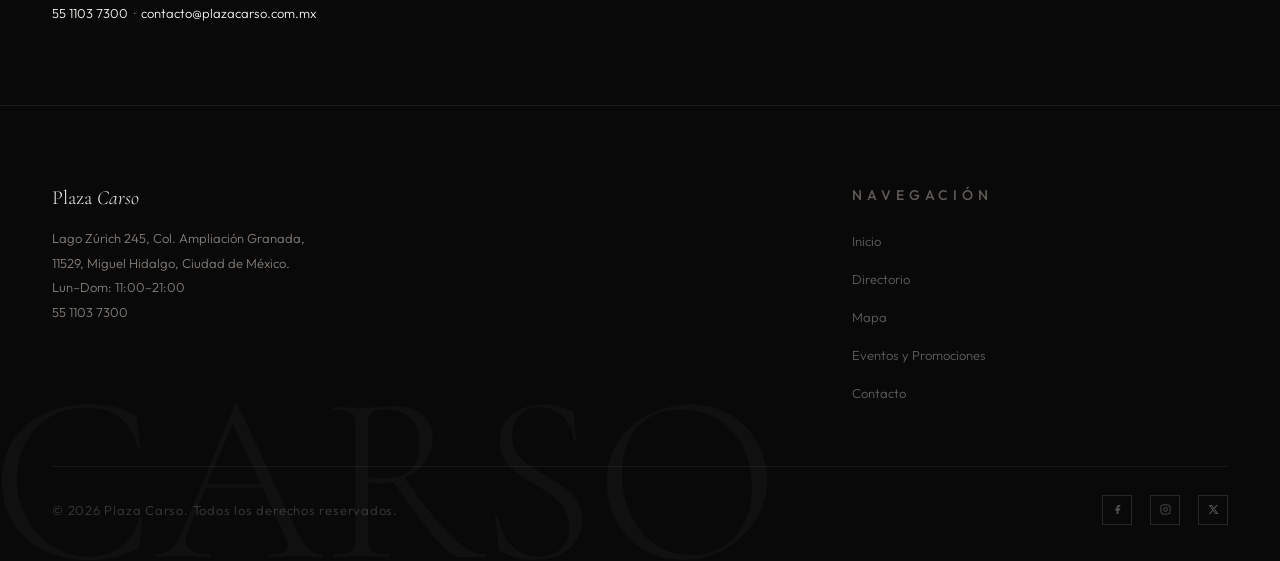
==== commit e52a945c: "Ronda cliente jul 2026: cursor nativo, hero home, panel alto, footer consolidado, directorio solo lo" ====
--- a/contacto.html
+++ b/contacto.html
@@ -225,7 +225,7 @@
 
         .fg select {
             appearance: none;
-            cursor: none;
+            cursor: pointer;
             color: var(--mid);
         }
 
@@ -249,7 +249,7 @@
             margin-top: 3px;
             accent-color: var(--ink);
             flex-shrink: 0;
-            cursor: none;
+            cursor: pointer;
         }
 
         .privacy-row label {
@@ -275,7 +275,7 @@
             color: var(--warm-white);
             border: none;
             padding: 15px 36px;
-            cursor: none;
+            cursor: pointer;
             display: flex;
             align-items: center;
             gap: 12px;
@@ -534,8 +534,6 @@
 
 <body>
     <a href="#main-content" class="skip-link">Ir al contenido principal</a>
-    <div id="cursor"></div>
-    <div id="cursor-dot"></div>
     <nav id="nav">
         <a href="index.html" class="nav-logo"><img src="images/logos/logo-carso-big.png" alt="Plaza Carso"
                 style="height:64px; width:auto;"></a>
@@ -573,18 +571,7 @@
         <div class="contact-inner">
             <div class="contact-info">
                 <p class="section-label">Información</p>
-                <p class="contact-desc">Gracias por tu visita. Cuéntanos tu experiencia. Estamos a tus órdenes.</p>
                 <div class="detail-list">
-                    <div class="detail-item">
-                        <div class="detail-ico"><svg viewBox="0 0 24 24" fill="none" stroke="currentColor"
-                                stroke-width="1.5">
-                                <path d="M21 10c0 7-9 13-9 13s-9-6-9-13a9 9 0 0 1 18 0z" />
-                                <circle cx="12" cy="10" r="3" />
-                            </svg></div>
-                        <div><span class="detail-label">Dirección</span>
-                            <div class="detail-val">Lago Zúrich 245, Col. Ampliación Granada<br>11529, Miguel Hidalgo, Ciudad de México</div>
-                        </div>
-                    </div>
                     <div class="detail-item">
                         <div class="detail-ico"><svg viewBox="0 0 24 24" fill="none" stroke="currentColor"
                                 stroke-width="1.5">
@@ -687,19 +674,7 @@
         <div class="footer-top">
             <div>
                 <div class="footer-brand-name">Plaza <span>Carso</span></div>
-                <p class="footer-brand-desc">Lago Zúrich 245, Col. Ampliación Granada, 11529, Miguel Hidalgo, Ciudad de México.</p>
-            </div>
-            <div class="footer-col">
-                <h4>Visítanos</h4>
-                <address>Lago Zúrich 245<br>Col. Ampliación Granada, 11529<br>Miguel Hidalgo, Ciudad de México<br><a href="tel:5511037300">55 1103 7300</a></address>
-            </div>
-            <div class="footer-col">
-                <h4>Horario</h4>
-                <ul>
-                    <li><a href="#">Lun–Dom: 11:00–21:00</a></li>
-                    <li><a href="#">Roof Garden: hasta 23:00</a></li>
-                    <li><a href="contacto.html">Contáctanos</a></li>
-                </ul>
+                <p class="footer-brand-desc">Lago Zúrich 245, Col. Ampliación Granada, 11529, Miguel Hidalgo, Ciudad de México.<br>Lun–Dom: 11:00–21:00<br><a href="tel:5511037300">55 1103 7300</a></p>
             </div>
             <div class="footer-col">
                 <h4>Navegación</h4>
@@ -731,11 +706,6 @@
     <script src="https://cdn.jsdelivr.net/npm/gsap@3.12.5/dist/gsap.min.js"></script>
     <script src="Scripts/main.js"></script>
     <script>
-        const cur = document.getElementById('cursor'), dot = document.getElementById('cursor-dot');
-        if (cur && window.matchMedia('(pointer:fine)').matches) {
-            document.addEventListener('mousemove', e => { gsap.to(cur, { x: e.clientX, y: e.clientY, duration: .25, ease: 'power2.out' }); gsap.to(dot, { x: e.clientX, y: e.clientY, duration: .08 }); });
-            document.querySelectorAll('a,button,input,select,textarea').forEach(el => { el.addEventListener('mouseenter', () => cur.classList.add('hover')); el.addEventListener('mouseleave', () => cur.classList.remove('hover')); });
-        }
         window.addEventListener('scroll', () => document.getElementById('nav').classList.toggle('s', window.scrollY > 50), {passive:true});
         function toggleMob() { var m=document.getElementById('mob-nav'); m.classList.toggle('open'); document.body.style.overflow=m.classList.contains('open')?'hidden':''; var b=document.querySelector('.nav-ham'); if(b) b.setAttribute('aria-expanded',m.classList.contains('open')); }
         document.getElementById('cForm').addEventListener('submit', function (e) {
@@ -748,23 +718,6 @@
         });
     </script>
 
-    <script>
-        // Footer Cursor Auto-Inversion
-        document.querySelectorAll('footer').forEach(f => {
-            f.addEventListener('mouseenter', () => { 
-                const cur = document.getElementById('cursor') || document.getElementById('cur');
-                const dot = document.getElementById('cursor-dot');
-                if(cur) cur.style.borderColor = '#fff'; 
-                if(dot) dot.style.background = '#fff'; 
-            });
-            f.addEventListener('mouseleave', () => { 
-                const cur = document.getElementById('cursor') || document.getElementById('cur');
-                const dot = document.getElementById('cursor-dot');
-                if(cur) cur.style.borderColor = ''; 
-                if(dot) dot.style.background = ''; 
-            });
-        });
-    </script>
 
     <script type="application/ld+json">
     {
--- a/css/carso.css
+++ b/css/carso.css
@@ -6,12 +6,9 @@
 }
 *,*::before,*::after{box-sizing:border-box;margin:0;padding:0;}
 body {font-family:var(--sans);background:var(--warm-white);color:var(--ink);overflow-x:hidden;}
-@media(max-width:768px){body{cursor:auto;}a,button{cursor:pointer;}}
+a,button{cursor:pointer;}
 a{text-decoration:none;color:inherit;}img{display:block;max-width:100%;}
-#cursor{position:fixed;width:40px;height:40px;border:1px solid var(--ink);border-radius:50%;pointer-events:none;z-index:9999;transition:transform .15s,width .25s,height .25s,background .25s;transform:translate(-50%,-50%);top:0;left:0;}
-#cursor.hover{width:60px;height:60px;background:rgba(10,9,9,.08);}
-#cursor-dot{position:fixed;width:4px;height:4px;background:var(--ink);border-radius:50%;pointer-events:none;z-index:9999;transform:translate(-50%,-50%);top:0;left:0;}
-@media(max-width:768px){#cursor,#cursor-dot{display:none;}}
+/* (Cursor personalizado removido a petición del cliente — jul 2026) */
 nav#nav{position:fixed;top:0;left:0;width:100%;z-index:800;padding:0 48px;height:84px;display:flex;align-items:center;justify-content:space-between;transition:background .5s,box-shadow .5s,height .4s;}
 nav#nav.s{background:rgba(245,243,239,.96);backdrop-filter:blur(18px);-webkit-backdrop-filter:blur(18px);box-shadow:0 1px 0 var(--smoke);height:74px;}
 .nav-logo{font-family:var(--serif);font-size:20px;font-weight:300;letter-spacing:.1em;color:var(--ink);}
@@ -53,7 +50,7 @@
 /* FOOTER */
 footer{background:var(--ink);padding:80px 52px 36px;position:relative;overflow:hidden;}
 .footer-bg-text{position:absolute;bottom:-40px;left:-10px;font-family:var(--serif);font-size:clamp(120px,20vw,240px);font-weight:300;color:rgba(255,255,255,.03);line-height:1;pointer-events:none;white-space:nowrap;user-select:none;}
-.footer-top{display:grid;grid-template-columns:2fr 1fr 1fr 1fr;gap:48px;padding-bottom:48px;border-bottom:1px solid rgba(255,255,255,.06);position:relative;z-index:1;}
+.footer-top{display:grid;grid-template-columns:2fr 1fr;gap:48px;padding-bottom:48px;border-bottom:1px solid rgba(255,255,255,.06);position:relative;z-index:1;}
 .footer-brand-name{font-family:var(--serif);font-size:20px;font-weight:300;color:var(--warm-white);margin-bottom:16px;}
 .footer-brand-name span{font-style:italic;}
 .footer-brand-desc{font-family:var(--sans);font-size:13px;font-weight:300;color:var(--grey);line-height:1.9;max-width:260px;}
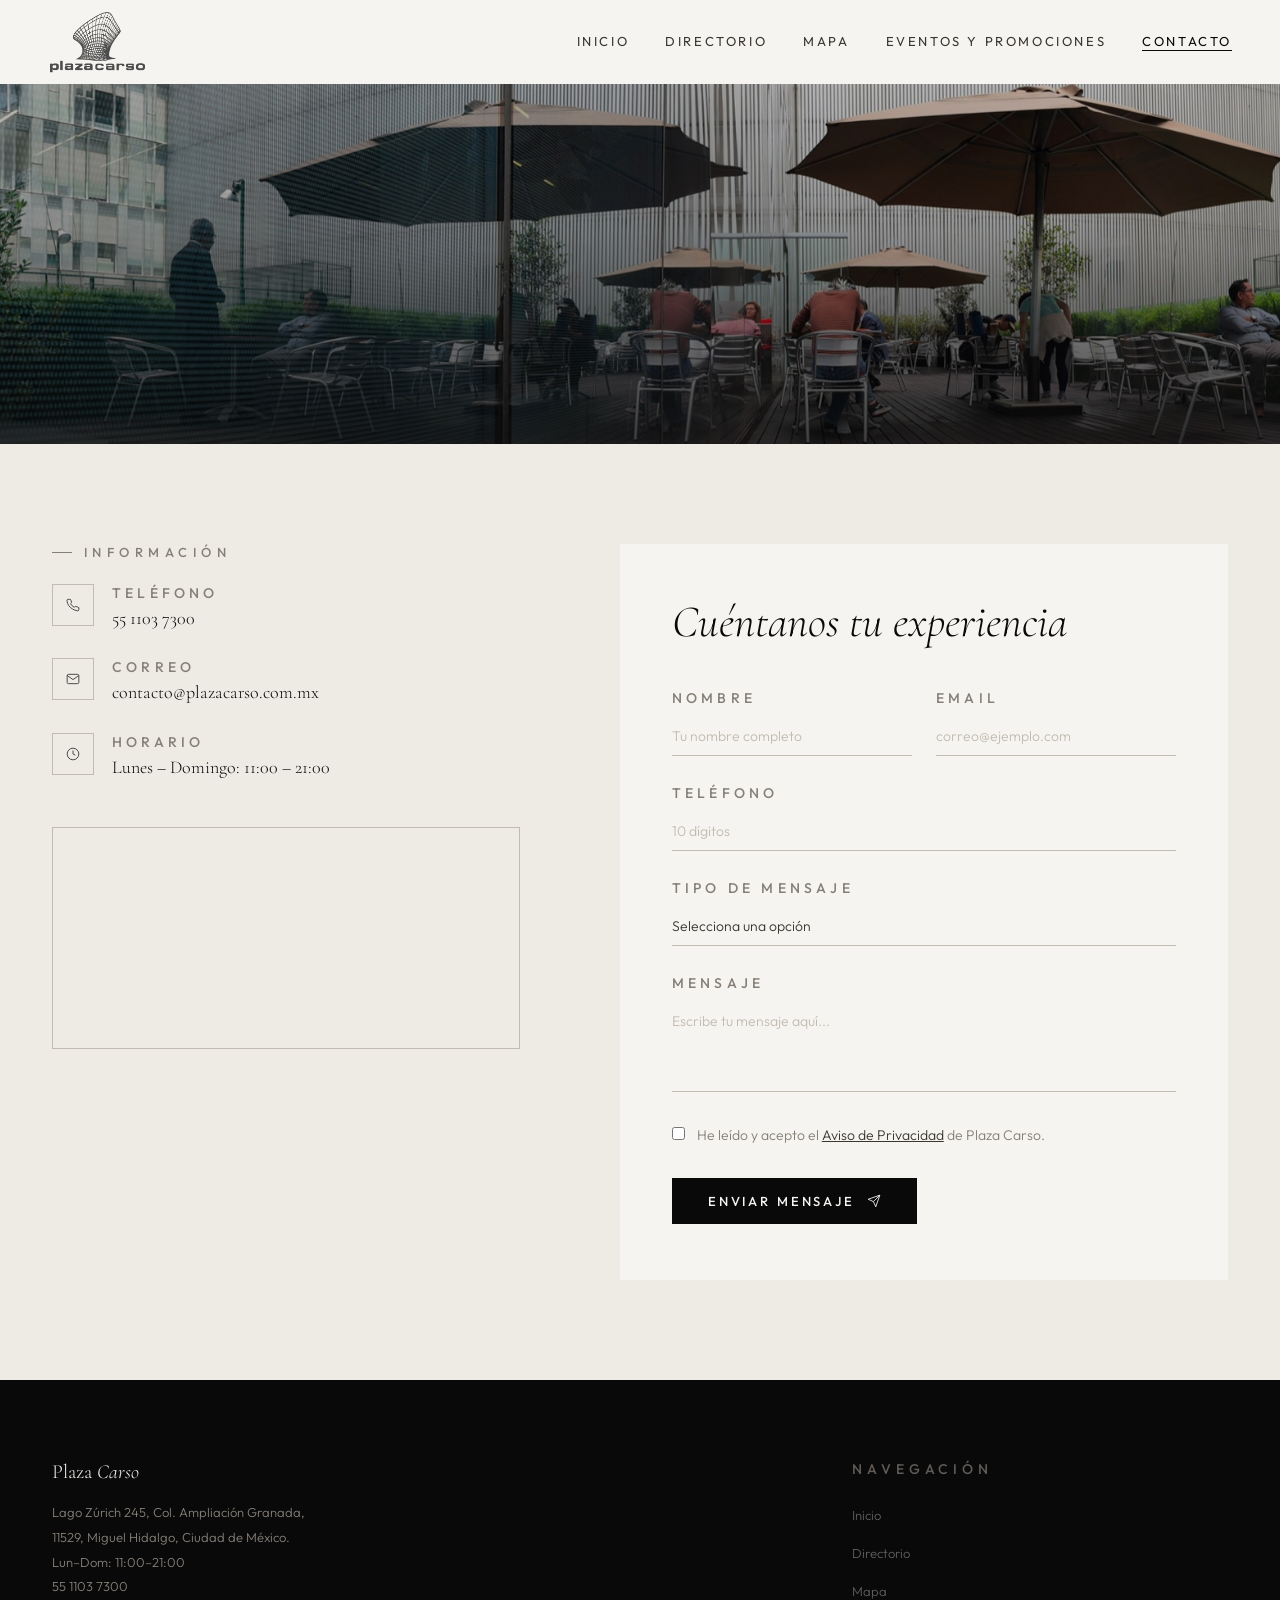
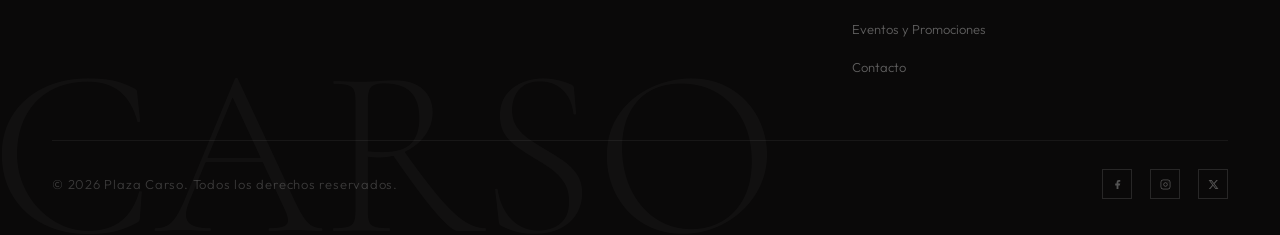
==== commit b322a5de: "Directorio: submenú por categorías/subcategorías + filtro Home; contacto sin 'Te escuchamos' y 'Cuén" ====
--- a/contacto.html
+++ b/contacto.html
@@ -530,6 +530,23 @@
             }
         }
     </style>
+<style>
+    /* ── Submenú Directorio (inyectado) ── */
+    .nav-dd{position:relative;display:inline-flex;align-items:center}
+    .nav-dd .dd-menu{position:absolute;top:100%;left:50%;transform:translateX(-50%) translateY(8px);
+        background:#faf8f4;min-width:230px;padding:10px 0;border-radius:4px;
+        box-shadow:0 18px 50px rgba(0,0,0,.22);opacity:0;visibility:hidden;transition:.25s;z-index:1200;
+        max-height:70vh;overflow-y:auto}
+    .nav-dd:hover .dd-menu,.nav-dd:focus-within .dd-menu{opacity:1;visibility:visible;transform:translateX(-50%) translateY(2px)}
+    .nav-dd .dd-menu a{display:block;padding:7px 22px;font-family:var(--sans);font-size:12.5px;letter-spacing:.04em;
+        text-transform:none;color:#2b2b2b;white-space:nowrap;transition:.15s}
+    .nav-dd .dd-menu a.dd-p{font-weight:700;margin-top:6px;color:#111;text-transform:uppercase;letter-spacing:.08em;font-size:11px}
+    .nav-dd .dd-menu a.dd-p:first-child{margin-top:0}
+    .nav-dd .dd-menu a.dd-s{padding-left:36px;color:#5a5a5a;font-size:12px}
+    .nav-dd .dd-menu a:hover{background:rgba(0,0,0,.05);color:#000}
+    #mob-nav .mob-sub-p{font-weight:600;font-size:15px;margin-top:6px}
+    #mob-nav .mob-sub-s{padding-left:22px;opacity:.72;font-size:14px}
+</style>
 </head>
 
 <body>
@@ -539,7 +556,7 @@
                 style="height:64px; width:auto;"></a>
         <div class="nav-links">
             <a href="index.html">Inicio</a>
-            <a href="directorio.html">Directorio</a>
+            <div class="nav-dd"><a href="directorio.html" class="dd-top">Directorio</a><div class="dd-menu"><a href="directorio.html?cat=Entretenimiento">Entretenimiento</a><a href="directorio.html?cat=Fitness">Fitness</a><a href="directorio.html?cat=Gastronom%C3%ADa" class="dd-p">Gastronomía</a><a href="directorio.html?cat=Cafeter%C3%ADas" class="dd-s">Cafeterías</a><a href="directorio.html?cat=Fast%20food" class="dd-s">Fast food</a><a href="directorio.html?cat=Restaurantes" class="dd-s">Restaurantes</a><a href="directorio.html?cat=Snacks" class="dd-s">Snacks</a><a href="directorio.html?cat=Vinos%20y%20licores" class="dd-s">Vinos y licores</a><a href="directorio.html?cat=Retail%20/%20Tiendas" class="dd-p">Retail / Tiendas</a><a href="directorio.html?cat=Beauty%20%26%20wellness" class="dd-s">Beauty & wellness</a><a href="directorio.html?cat=Citymarket" class="dd-s">Citymarket</a><a href="directorio.html?cat=Departamentales" class="dd-s">Departamentales</a><a href="directorio.html?cat=Joyer%C3%ADa" class="dd-s">Joyería</a><a href="directorio.html?cat=Moda%20y%20estilo" class="dd-s">Moda y estilo</a><a href="directorio.html?cat=Servicios" class="dd-p">Servicios</a><a href="directorio.html?cat=Bancos" class="dd-s">Bancos</a><a href="directorio.html?cat=Escuelas" class="dd-s">Escuelas</a><a href="directorio.html?cat=Inmobiliarias%20y%20agencias" class="dd-s">Inmobiliarias y agencias</a><a href="directorio.html?cat=Telefon%C3%ADa%20y%20Tecnolog%C3%ADa" class="dd-p">Telefonía y Tecnología</a><a href="directorio.html?cat=Automotriz" class="dd-s">Automotriz</a><a href="directorio.html?cat=Tecnolog%C3%ADa" class="dd-s">Tecnología</a><a href="directorio.html?cat=Telefon%C3%ADa" class="dd-s">Telefonía</a></div></div>
             <a href="mapa.html">Mapa</a>
             <a href="eventosypromociones.html">Eventos y Promociones</a>
             <a href="contacto.html" class="nav-cta-link act">Contacto</a>
@@ -551,7 +568,29 @@
             <svg width="20" height="20" viewBox="0 0 20 20" fill="none" stroke="#ffffff" stroke-width="2.5" stroke-linecap="round"><line x1="4" y1="4" x2="16" y2="16"/><line x1="16" y1="4" x2="4" y2="16"/></svg>
         </div>
         <a href="index.html">Inicio</a>
-        <a href="directorio.html">Directorio</a>
+        <a href="directorio.html" style="font-weight:600">Directorio</a>
+        <a href="directorio.html?cat=Entretenimiento" class="mob-sub-p">Entretenimiento</a>
+        <a href="directorio.html?cat=Fitness" class="mob-sub-p">Fitness</a>
+        <a href="directorio.html?cat=Gastronom%C3%ADa" class="mob-sub-p">Gastronomía</a>
+        <a href="directorio.html?cat=Cafeter%C3%ADas" class="mob-sub-s">Cafeterías</a>
+        <a href="directorio.html?cat=Fast%20food" class="mob-sub-s">Fast food</a>
+        <a href="directorio.html?cat=Restaurantes" class="mob-sub-s">Restaurantes</a>
+        <a href="directorio.html?cat=Snacks" class="mob-sub-s">Snacks</a>
+        <a href="directorio.html?cat=Vinos%20y%20licores" class="mob-sub-s">Vinos y licores</a>
+        <a href="directorio.html?cat=Retail%20/%20Tiendas" class="mob-sub-p">Retail / Tiendas</a>
+        <a href="directorio.html?cat=Beauty%20%26%20wellness" class="mob-sub-s">Beauty & wellness</a>
+        <a href="directorio.html?cat=Citymarket" class="mob-sub-s">Citymarket</a>
+        <a href="directorio.html?cat=Departamentales" class="mob-sub-s">Departamentales</a>
+        <a href="directorio.html?cat=Joyer%C3%ADa" class="mob-sub-s">Joyería</a>
+        <a href="directorio.html?cat=Moda%20y%20estilo" class="mob-sub-s">Moda y estilo</a>
+        <a href="directorio.html?cat=Servicios" class="mob-sub-p">Servicios</a>
+        <a href="directorio.html?cat=Bancos" class="mob-sub-s">Bancos</a>
+        <a href="directorio.html?cat=Escuelas" class="mob-sub-s">Escuelas</a>
+        <a href="directorio.html?cat=Inmobiliarias%20y%20agencias" class="mob-sub-s">Inmobiliarias y agencias</a>
+        <a href="directorio.html?cat=Telefon%C3%ADa%20y%20Tecnolog%C3%ADa" class="mob-sub-p">Telefonía y Tecnología</a>
+        <a href="directorio.html?cat=Automotriz" class="mob-sub-s">Automotriz</a>
+        <a href="directorio.html?cat=Tecnolog%C3%ADa" class="mob-sub-s">Tecnología</a>
+        <a href="directorio.html?cat=Telefon%C3%ADa" class="mob-sub-s">Telefonía</a>
         <a href="mapa.html">Mapa</a>
         <a href="eventosypromociones.html">Eventos y Promociones</a>
         <a href="contacto.html">Contacto</a>
@@ -563,7 +602,6 @@
         <div class="page-hero-img"
             style="background-image:url('images/home/contacto-hero.jpg');background-position:center 30%;"></div>
         <div class="page-hero-content">
-            <h1 class="page-h1">Te escuchamos.</h1>
         </div>
     </section>
 
@@ -613,7 +651,7 @@
 
             <div class="form-card">
                 <div class="form-card-head">
-                    <h2>Queremos mejorar para ti.</h2>
+                    <h2>Cuéntanos tu experiencia</h2>
                 </div>
                 <!-- INTEGRATION: action="enviarCorreo.php" method="post" -->
                 <form id="cForm" action="enviarCorreo.php" method="post">
@@ -658,15 +696,6 @@
         </div>
     </section>
 
-    <section class="espacios-section">
-        <div class="espacios-inner">
-            <div class="espac-text">
-                <h3>¿Tu marca<br>en Plaza Carso?</h3>
-                <p>Contáctanos, Informes de locales:<br>
-                    <a href="tel:5511037300" style="color:var(--warm-white);">55 1103 7300</a> &nbsp;·&nbsp; <a href="mailto:contacto@plazacarso.com.mx" style="color:var(--warm-white);">contacto@plazacarso.com.mx</a></p>
-            </div>
-        </div>
-    </section>
     </main>
 
         <footer>
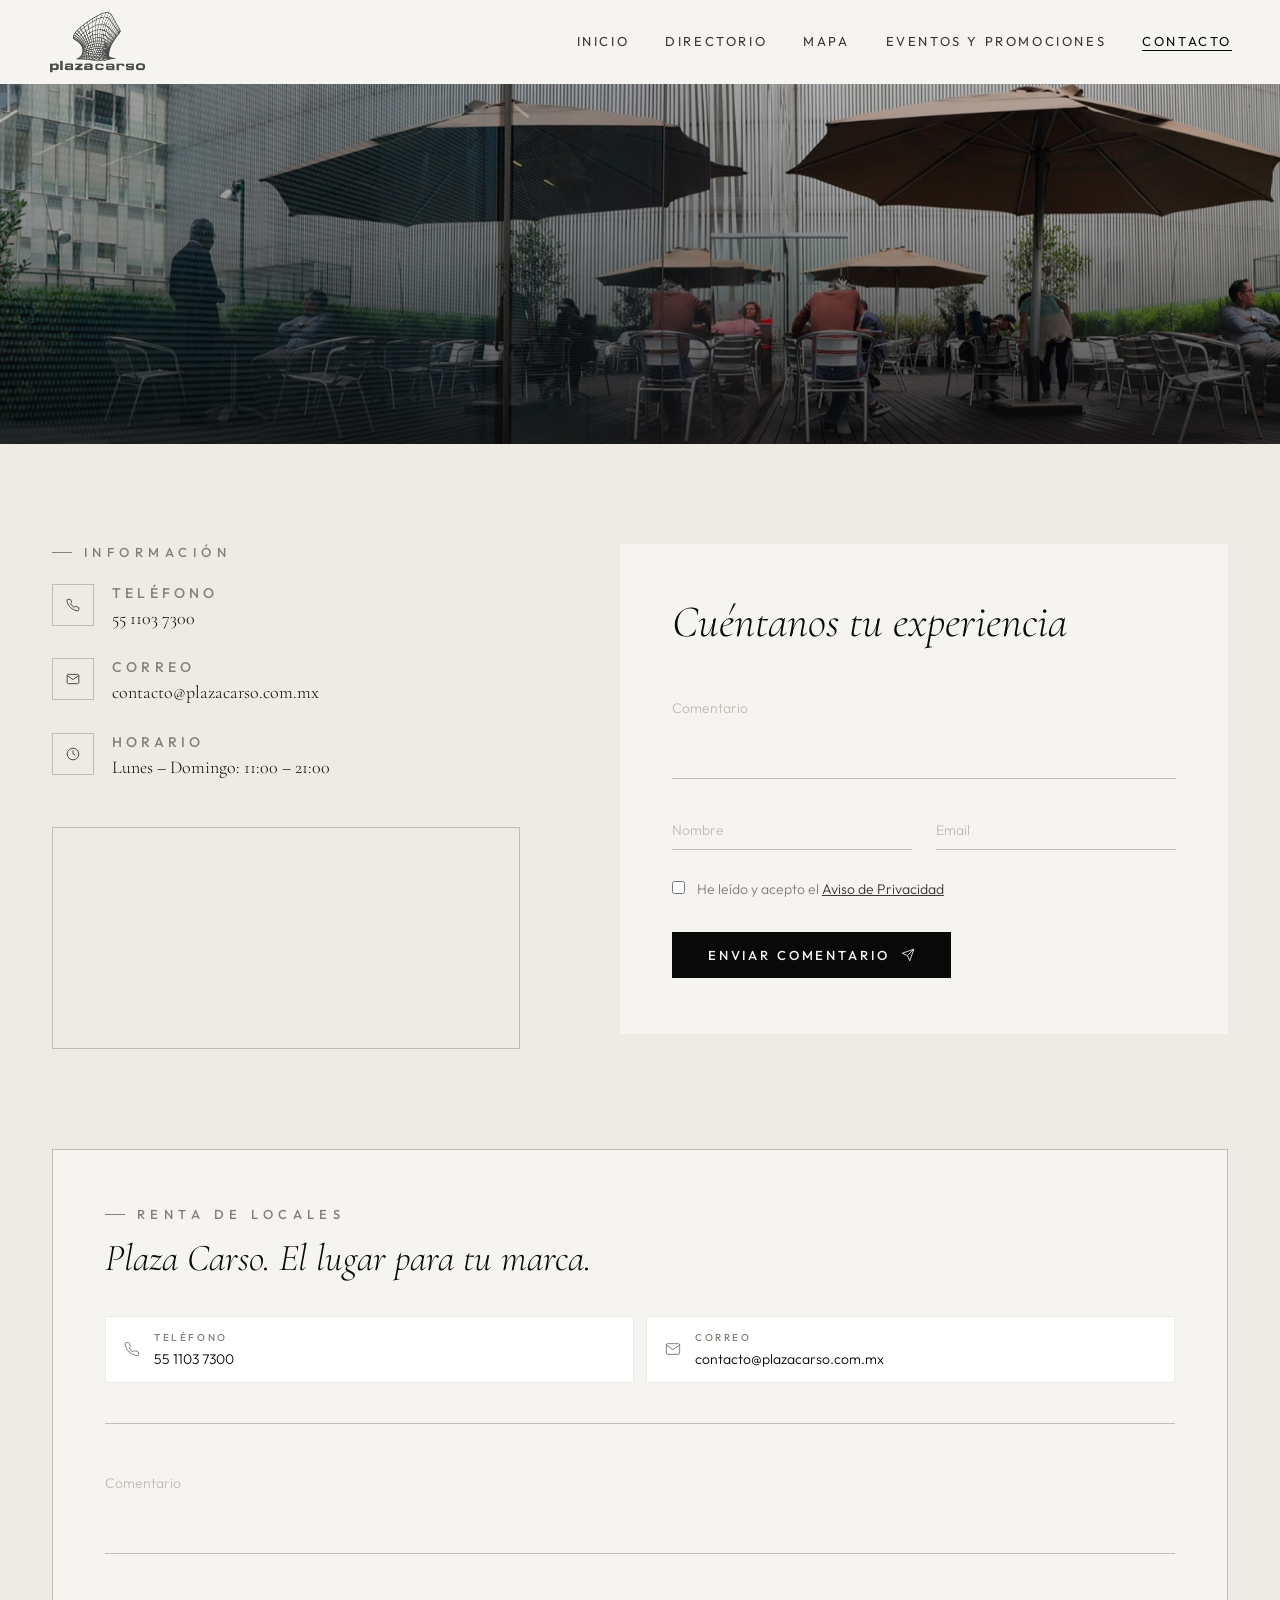
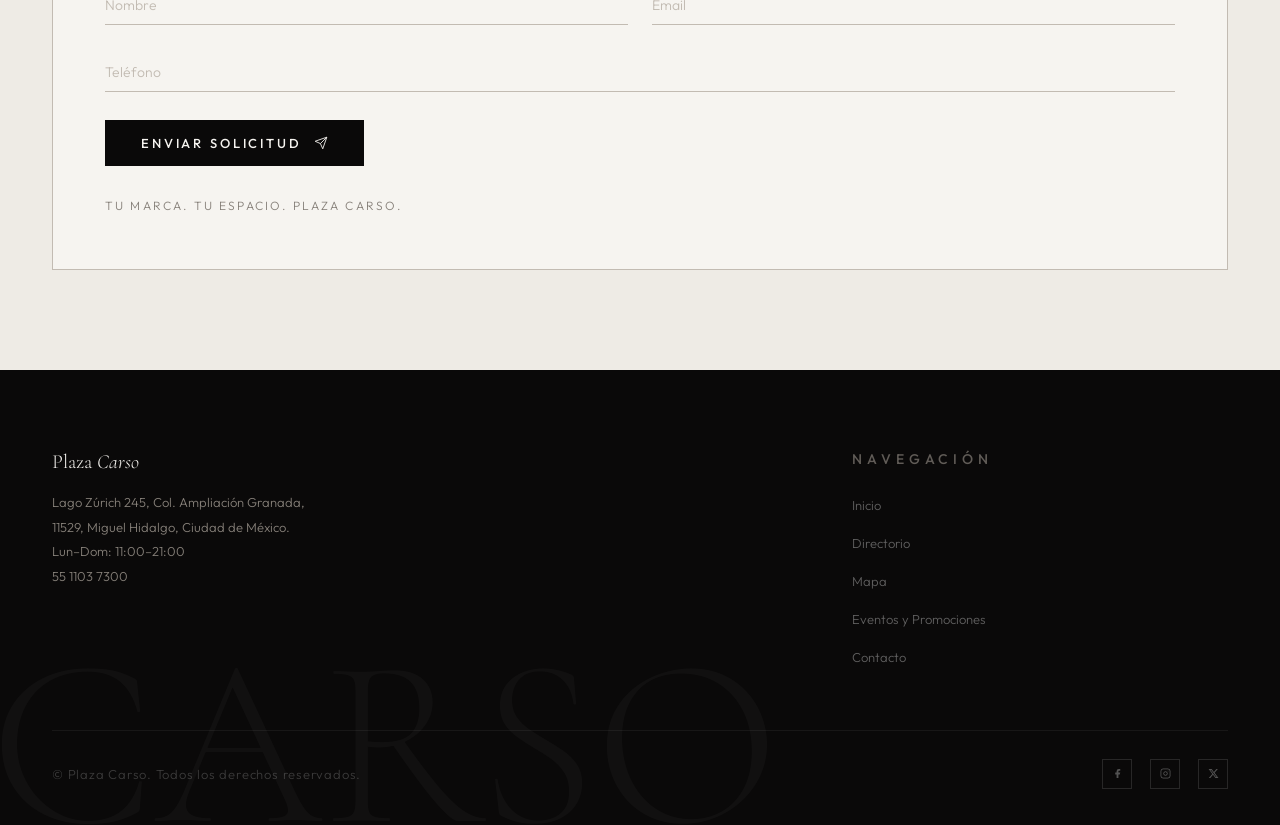
==== commit be47652d: "Cambios pedidos por hgroup el 26-ago (Aline / Ren) - El bloque de renta de locales sale del director" ====
--- a/contacto.html
+++ b/contacto.html
@@ -1,42 +1,36 @@
-<!DOCTYPE html>
-<html lang="es">
-
-<head>
-    <meta charset="UTF-8" />
-    <meta http-equiv="X-UA-Compatible" content="IE=edge" />
-    <meta name="viewport" content="width=device-width,initial-scale=1.0" />
-    <meta http-equiv="Cache-Control" content="no-cache, no-store, must-revalidate" />
-    <meta http-equiv="Pragma" content="no-cache" />
-    <meta http-equiv="Expires" content="0" />
+<!DOCTYPE html><html lang="es"><head>
+    <meta charset="UTF-8">
+    <meta http-equiv="X-UA-Compatible" content="IE=edge">
+    <meta name="viewport" content="width=device-width,initial-scale=1.0">
+    <meta http-equiv="Cache-Control" content="no-cache, no-store, must-revalidate">
+    <meta http-equiv="Pragma" content="no-cache">
+    <meta http-equiv="Expires" content="0">
     <title>Contacto | Plaza Carso</title>
-    <meta name="description"
-        content="Contáctanos en Plaza Carso, Polanco. Tel. 55 1103 7300 · contacto@plazacarso.com.mx" />
-    <link rel="canonical" href="https://josegaspard.github.io/plaza-carso/contacto.html" />
-    <link rel="icon" type="image/png" href="images/logos/logo-carso.png" />
-    <meta property="og:type" content="website" />
-    <meta property="og:title" content="Contacto | Plaza Carso" />
-    <meta property="og:description" content="Contáctanos en Plaza Carso, Polanco. Tel. 55 1103 7300 · contacto@plazacarso.com.mx" />
-    <meta property="og:image" content="https://josegaspard.github.io/plaza-carso/images/home/hero-contacto.jpg" />
-    <meta property="og:url" content="https://josegaspard.github.io/plaza-carso/contacto.html" />
-    <meta property="og:site_name" content="Plaza Carso" />
-    <meta property="og:locale" content="es_MX" />
-    <meta name="twitter:card" content="summary_large_image" />
-    <meta name="twitter:title" content="Contacto | Plaza Carso" />
-    <meta name="twitter:description" content="Contáctanos en Plaza Carso, Polanco. Tel. 55 1103 7300 · contacto@plazacarso.com.mx" />
-    <meta name="twitter:image" content="https://josegaspard.github.io/plaza-carso/images/home/hero-contacto.jpg" />
-    <meta property="og:image:width" content="1200" />
-    <meta property="og:image:height" content="630" />
-    <meta name="author" content="Plaza Carso" />
-    <meta name="robots" content="index, follow" />
-    <meta name="theme-color" content="#080706" />
+    <meta name="description" content="Contáctanos en Plaza Carso, Polanco. Tel. 55 1103 7300 · contacto@plazacarso.com.mx">
+    <link rel="canonical" href="https://josegaspard.github.io/plaza-carso/contacto.html">
+    <link rel="icon" type="image/png" href="images/logos/logo-carso.png">
+    <meta property="og:type" content="website">
+    <meta property="og:title" content="Contacto | Plaza Carso">
+    <meta property="og:description" content="Contáctanos en Plaza Carso, Polanco. Tel. 55 1103 7300 · contacto@plazacarso.com.mx">
+    <meta property="og:image" content="https://josegaspard.github.io/plaza-carso/images/home/hero-contacto.jpg">
+    <meta property="og:url" content="https://josegaspard.github.io/plaza-carso/contacto.html">
+    <meta property="og:site_name" content="Plaza Carso">
+    <meta property="og:locale" content="es_MX">
+    <meta name="twitter:card" content="summary_large_image">
+    <meta name="twitter:title" content="Contacto | Plaza Carso">
+    <meta name="twitter:description" content="Contáctanos en Plaza Carso, Polanco. Tel. 55 1103 7300 · contacto@plazacarso.com.mx">
+    <meta name="twitter:image" content="https://josegaspard.github.io/plaza-carso/images/home/hero-contacto.jpg">
+    <meta property="og:image:width" content="1200">
+    <meta property="og:image:height" content="630">
+    <meta name="author" content="Plaza Carso">
+    <meta name="robots" content="index, follow">
+    <meta name="theme-color" content="#080706">
     <link rel="preconnect" href="https://fonts.googleapis.com">
-    <link rel="preconnect" href="https://fonts.gstatic.com" crossorigin>
-    <link
-        href="https://fonts.googleapis.com/css2?family=Cormorant+Garamond:ital,wght@0,300;0,400;1,300;1,400;1,600&family=Outfit:wght@200;300;400;500;600&display=swap"
-        rel="stylesheet">
+    <link rel="preconnect" href="https://fonts.gstatic.com" crossorigin="">
+    <link href="https://fonts.googleapis.com/css2?family=Cormorant+Garamond:ital,wght@0,300;0,400;1,300;1,400;1,600&amp;family=Outfit:wght@200;300;400;500;600&amp;display=swap" rel="stylesheet">
     <script src="https://code.jquery.com/jquery-3.2.1.min.js"></script>
     <script src="https://maxcdn.bootstrapcdn.com/bootstrap/3.3.7/js/bootstrap.min.js"></script>
-    <link rel="stylesheet" href="css/carso.css?v=20260603g">
+    <link rel="stylesheet" href="css/carso.css?v=20260826a">
     <style>
         .contact-section {
             padding: 100px 52px;
@@ -529,34 +523,17 @@
                 text-align: center;
             }
         }
+
     </style>
-<style>
-    /* ── Submenú Directorio (inyectado) ── */
-    .nav-dd{position:relative;display:inline-flex;align-items:center}
-    .nav-dd .dd-menu{position:absolute;top:100%;left:50%;transform:translateX(-50%) translateY(8px);
-        background:#faf8f4;min-width:230px;padding:10px 0;border-radius:4px;
-        box-shadow:0 18px 50px rgba(0,0,0,.22);opacity:0;visibility:hidden;transition:.25s;z-index:1200;
-        max-height:70vh;overflow-y:auto}
-    .nav-dd:hover .dd-menu,.nav-dd:focus-within .dd-menu{opacity:1;visibility:visible;transform:translateX(-50%) translateY(2px)}
-    .nav-dd .dd-menu a{display:block;padding:7px 22px;font-family:var(--sans);font-size:12.5px;letter-spacing:.04em;
-        text-transform:none;color:#2b2b2b;white-space:nowrap;transition:.15s}
-    .nav-dd .dd-menu a.dd-p{font-weight:700;margin-top:6px;color:#111;text-transform:uppercase;letter-spacing:.08em;font-size:11px}
-    .nav-dd .dd-menu a.dd-p:first-child{margin-top:0}
-    .nav-dd .dd-menu a.dd-s{padding-left:36px;color:#5a5a5a;font-size:12px}
-    .nav-dd .dd-menu a:hover{background:rgba(0,0,0,.05);color:#000}
-    #mob-nav .mob-sub-p{font-weight:600;font-size:15px;margin-top:6px}
-    #mob-nav .mob-sub-s{padding-left:22px;opacity:.72;font-size:14px}
-</style>
 </head>
 
 <body>
     <a href="#main-content" class="skip-link">Ir al contenido principal</a>
     <nav id="nav">
-        <a href="index.html" class="nav-logo"><img src="images/logos/logo-carso-big.png" alt="Plaza Carso"
-                style="height:64px; width:auto;"></a>
+        <a href="index.html" class="nav-logo"><img src="images/logos/logo-carso-big.png" alt="Plaza Carso" style="height:64px; width:auto;"></a>
         <div class="nav-links">
             <a href="index.html">Inicio</a>
-            <div class="nav-dd"><a href="directorio.html" class="dd-top">Directorio</a><div class="dd-menu"><a href="directorio.html?cat=Entretenimiento">Entretenimiento</a><a href="directorio.html?cat=Fitness">Fitness</a><a href="directorio.html?cat=Gastronom%C3%ADa" class="dd-p">Gastronomía</a><a href="directorio.html?cat=Cafeter%C3%ADas" class="dd-s">Cafeterías</a><a href="directorio.html?cat=Fast%20food" class="dd-s">Fast food</a><a href="directorio.html?cat=Restaurantes" class="dd-s">Restaurantes</a><a href="directorio.html?cat=Snacks" class="dd-s">Snacks</a><a href="directorio.html?cat=Vinos%20y%20licores" class="dd-s">Vinos y licores</a><a href="directorio.html?cat=Retail%20/%20Tiendas" class="dd-p">Retail / Tiendas</a><a href="directorio.html?cat=Beauty%20%26%20wellness" class="dd-s">Beauty & wellness</a><a href="directorio.html?cat=Citymarket" class="dd-s">Citymarket</a><a href="directorio.html?cat=Departamentales" class="dd-s">Departamentales</a><a href="directorio.html?cat=Joyer%C3%ADa" class="dd-s">Joyería</a><a href="directorio.html?cat=Moda%20y%20estilo" class="dd-s">Moda y estilo</a><a href="directorio.html?cat=Servicios" class="dd-p">Servicios</a><a href="directorio.html?cat=Bancos" class="dd-s">Bancos</a><a href="directorio.html?cat=Escuelas" class="dd-s">Escuelas</a><a href="directorio.html?cat=Inmobiliarias%20y%20agencias" class="dd-s">Inmobiliarias y agencias</a><a href="directorio.html?cat=Telefon%C3%ADa%20y%20Tecnolog%C3%ADa" class="dd-p">Telefonía y Tecnología</a><a href="directorio.html?cat=Automotriz" class="dd-s">Automotriz</a><a href="directorio.html?cat=Tecnolog%C3%ADa" class="dd-s">Tecnología</a><a href="directorio.html?cat=Telefon%C3%ADa" class="dd-s">Telefonía</a></div></div>
+            <a href="directorio.html">Directorio</a>
             <a href="mapa.html">Mapa</a>
             <a href="eventosypromociones.html">Eventos y Promociones</a>
             <a href="contacto.html" class="nav-cta-link act">Contacto</a>
@@ -565,32 +542,10 @@
     </nav>
     <div id="mob-nav" role="dialog" aria-modal="true" aria-label="Navegación">
         <div onclick="toggleMob()" style="position:absolute;top:16px;right:16px;width:44px;height:44px;background:rgba(255,255,255,0.15);border-radius:50%;display:flex;align-items:center;justify-content:center;cursor:pointer;z-index:9999;-webkit-tap-highlight-color:transparent;">
-            <svg width="20" height="20" viewBox="0 0 20 20" fill="none" stroke="#ffffff" stroke-width="2.5" stroke-linecap="round"><line x1="4" y1="4" x2="16" y2="16"/><line x1="16" y1="4" x2="4" y2="16"/></svg>
+            <svg width="20" height="20" viewBox="0 0 20 20" fill="none" stroke="#ffffff" stroke-width="2.5" stroke-linecap="round"><line x1="4" y1="4" x2="16" y2="16"></line><line x1="16" y1="4" x2="4" y2="16"></line></svg>
         </div>
         <a href="index.html">Inicio</a>
         <a href="directorio.html" style="font-weight:600">Directorio</a>
-        <a href="directorio.html?cat=Entretenimiento" class="mob-sub-p">Entretenimiento</a>
-        <a href="directorio.html?cat=Fitness" class="mob-sub-p">Fitness</a>
-        <a href="directorio.html?cat=Gastronom%C3%ADa" class="mob-sub-p">Gastronomía</a>
-        <a href="directorio.html?cat=Cafeter%C3%ADas" class="mob-sub-s">Cafeterías</a>
-        <a href="directorio.html?cat=Fast%20food" class="mob-sub-s">Fast food</a>
-        <a href="directorio.html?cat=Restaurantes" class="mob-sub-s">Restaurantes</a>
-        <a href="directorio.html?cat=Snacks" class="mob-sub-s">Snacks</a>
-        <a href="directorio.html?cat=Vinos%20y%20licores" class="mob-sub-s">Vinos y licores</a>
-        <a href="directorio.html?cat=Retail%20/%20Tiendas" class="mob-sub-p">Retail / Tiendas</a>
-        <a href="directorio.html?cat=Beauty%20%26%20wellness" class="mob-sub-s">Beauty & wellness</a>
-        <a href="directorio.html?cat=Citymarket" class="mob-sub-s">Citymarket</a>
-        <a href="directorio.html?cat=Departamentales" class="mob-sub-s">Departamentales</a>
-        <a href="directorio.html?cat=Joyer%C3%ADa" class="mob-sub-s">Joyería</a>
-        <a href="directorio.html?cat=Moda%20y%20estilo" class="mob-sub-s">Moda y estilo</a>
-        <a href="directorio.html?cat=Servicios" class="mob-sub-p">Servicios</a>
-        <a href="directorio.html?cat=Bancos" class="mob-sub-s">Bancos</a>
-        <a href="directorio.html?cat=Escuelas" class="mob-sub-s">Escuelas</a>
-        <a href="directorio.html?cat=Inmobiliarias%20y%20agencias" class="mob-sub-s">Inmobiliarias y agencias</a>
-        <a href="directorio.html?cat=Telefon%C3%ADa%20y%20Tecnolog%C3%ADa" class="mob-sub-p">Telefonía y Tecnología</a>
-        <a href="directorio.html?cat=Automotriz" class="mob-sub-s">Automotriz</a>
-        <a href="directorio.html?cat=Tecnolog%C3%ADa" class="mob-sub-s">Tecnología</a>
-        <a href="directorio.html?cat=Telefon%C3%ADa" class="mob-sub-s">Telefonía</a>
         <a href="mapa.html">Mapa</a>
         <a href="eventosypromociones.html">Eventos y Promociones</a>
         <a href="contacto.html">Contacto</a>
@@ -599,8 +554,7 @@
 
     <main id="main-content">
     <section class="page-hero" style="min-height:360px;">
-        <div class="page-hero-img"
-            style="background-image:url('images/home/contacto-hero.jpg');background-position:center 30%;"></div>
+        <div class="page-hero-img" style="background-image:url('images/home/contacto-hero.jpg');background-position:center 30%;"></div>
         <div class="page-hero-content">
         </div>
     </section>
@@ -611,31 +565,26 @@
                 <p class="section-label">Información</p>
                 <div class="detail-list">
                     <div class="detail-item">
-                        <div class="detail-ico"><svg viewBox="0 0 24 24" fill="none" stroke="currentColor"
-                                stroke-width="1.5">
-                                <path
-                                    d="M22 16.92v3a2 2 0 0 1-2.18 2 19.79 19.79 0 0 1-8.63-3.07A19.5 19.5 0 0 1 4.69 13.1a19.79 19.79 0 0 1-3.07-8.67A2 2 0 0 1 3.6 2.34h3a2 2 0 0 1 2 1.72c.127.96.361 1.903.7 2.81a2 2 0 0 1-.45 2.11L7.91 9.91a16 16 0 0 0 6.06 6.06l.97-.88a2 2 0 0 1 2.11-.45c.907.339 1.85.573 2.81.7a2 2 0 0 1 1.72 2.03z" />
+                        <div class="detail-ico"><svg viewBox="0 0 24 24" fill="none" stroke="currentColor" stroke-width="1.5">
+                                <path d="M22 16.92v3a2 2 0 0 1-2.18 2 19.79 19.79 0 0 1-8.63-3.07A19.5 19.5 0 0 1 4.69 13.1a19.79 19.79 0 0 1-3.07-8.67A2 2 0 0 1 3.6 2.34h3a2 2 0 0 1 2 1.72c.127.96.361 1.903.7 2.81a2 2 0 0 1-.45 2.11L7.91 9.91a16 16 0 0 0 6.06 6.06l.97-.88a2 2 0 0 1 2.11-.45c.907.339 1.85.573 2.81.7a2 2 0 0 1 1.72 2.03z"></path>
                             </svg></div>
                         <div><span class="detail-label">Teléfono</span>
                             <div class="detail-val"><a href="tel:5511037300">55 1103 7300</a></div>
                         </div>
                     </div>
                     <div class="detail-item">
-                        <div class="detail-ico"><svg viewBox="0 0 24 24" fill="none" stroke="currentColor"
-                                stroke-width="1.5">
-                                <path d="M4 4h16c1.1 0 2 .9 2 2v12c0 1.1-.9 2-2 2H4c-1.1 0-2-.9-2-2V6c0-1.1.9-2 2-2z" />
-                                <polyline points="22,6 12,13 2,6" />
+                        <div class="detail-ico"><svg viewBox="0 0 24 24" fill="none" stroke="currentColor" stroke-width="1.5">
+                                <path d="M4 4h16c1.1 0 2 .9 2 2v12c0 1.1-.9 2-2 2H4c-1.1 0-2-.9-2-2V6c0-1.1.9-2 2-2z"></path>
+                                <polyline points="22,6 12,13 2,6"></polyline>
                             </svg></div>
                         <div><span class="detail-label">Correo</span>
-                            <div class="detail-val"><a
-                                    href="mailto:contacto@plazacarso.com.mx">contacto@plazacarso.com.mx</a></div>
+                            <div class="detail-val"><a href="mailto:contacto@plazacarso.com.mx">contacto@plazacarso.com.mx</a></div>
                         </div>
                     </div>
                     <div class="detail-item">
-                        <div class="detail-ico"><svg viewBox="0 0 24 24" fill="none" stroke="currentColor"
-                                stroke-width="1.5">
-                                <circle cx="12" cy="12" r="10" />
-                                <polyline points="12 6 12 12 16 14" />
+                        <div class="detail-ico"><svg viewBox="0 0 24 24" fill="none" stroke="currentColor" stroke-width="1.5">
+                                <circle cx="12" cy="12" r="10"></circle>
+                                <polyline points="12 6 12 12 16 14"></polyline>
                             </svg></div>
                         <div><span class="detail-label">Horario</span>
                             <div class="detail-val">Lunes – Domingo: 11:00 – 21:00</div>
@@ -643,9 +592,7 @@
                     </div>
                 </div>
                 <div class="map-box">
-                    <iframe
-                        src="https://maps.google.com/maps?q=Plaza%20Carso%2C%20Lago%20Z%C3%BArich%20245%2C%20Ampliaci%C3%B3n%20Granada%2C%2011529%2C%20Miguel%20Hidalgo%2C%20CDMX&z=16&output=embed"
-                        loading="lazy" allowfullscreen title="Ubicación de Plaza Carso en Google Maps"></iframe>
+                    <iframe src="https://maps.google.com/maps?q=Plaza%20Carso%2C%20Lago%20Z%C3%BArich%20245%2C%20Ampliaci%C3%B3n%20Granada%2C%2011529%2C%20Miguel%20Hidalgo%2C%20CDMX&amp;z=16&amp;output=embed" loading="lazy" allowfullscreen="" title="Ubicación de Plaza Carso en Google Maps"></iframe>
                 </div>
             </div>
 
@@ -658,41 +605,70 @@
                     <!-- Campos ocultos requeridos por enviarCorreo.php -->
                     <input type="hidden" name="EmailPlaza" value="contacto@plazacarso.com.mx">
                     <input type="hidden" name="NombrePlaza" value="Plaza Carso">
+                    <!-- Comentario, Nombre y Email — los 3 campos que pidió el cliente (26-ago-2026), idénticos a Plaza Universidad -->
+                    <div class="fg"><textarea id="Mensaje" name="Mensaje" placeholder="Comentario" aria-label="Comentario" required=""></textarea></div>
                     <div class="form-row">
-                        <div class="fg"><label for="NombreContacto">Nombre</label><input type="text" id="NombreContacto"
-                                name="NombreContacto" placeholder="Tu nombre completo" required></div>
-                        <div class="fg"><label for="EmailContacto">Email</label><input type="email" id="EmailContacto"
-                                name="EmailContacto" placeholder="correo@ejemplo.com" required></div>
+                        <div class="fg"><input type="text" id="NombreContacto" name="NombreContacto" placeholder="Nombre" aria-label="Nombre" required=""></div>
+                        <div class="fg"><input type="email" id="EmailContacto" name="EmailContacto" placeholder="Email" aria-label="Email" required=""></div>
                     </div>
-                    <div class="fg"><label for="TelefonoContacto">Teléfono</label><input type="tel"
-                            id="TelefonoContacto" name="TelefonoContacto" placeholder="10 dígitos" maxlength="10"
-                            required></div>
-                    <!-- tipoMensaje: 1=Quejas y Sugerencias, 2=Espacios Disponibles -->
-                    <div class="fg"><label for="tipoMensaje">Tipo de mensaje</label>
-                        <select id="tipoMensaje" name="tipoMensaje" required>
-                            <option value="" disabled selected>Selecciona una opción</option>
-                            <option value="1">Quejas y Sugerencias</option>
-                            <option value="2">Espacios Disponibles</option>
-                        </select>
-                    </div>
-                    <div class="fg"><label for="Mensaje">Mensaje</label><textarea id="Mensaje" name="Mensaje"
-                            placeholder="Escribe tu mensaje aquí..." required></textarea></div>
+                    <!-- enviarCorreo.php sigue recibiendo los 7 campos de siempre: tipoMensaje=1 enruta al correo de la plaza -->
+                    <input type="hidden" id="tipoMensaje" name="tipoMensaje" value="1">
+                    <input type="hidden" id="TelefonoContacto" name="TelefonoContacto" value="">
                     <div class="privacy-row">
-                        <input type="checkbox" id="chkAviso" name="AvisoPrivacidad" value="true" required>
-                        <label for="chkAviso">He leído y acepto el <a href="AvisodePrivacidad.php" target="_blank">Aviso
-                                de Privacidad</a> de Plaza Carso.</label>
+                        <input type="checkbox" id="chkAviso" name="AvisoPrivacidad" value="true" required="">
+                        <label for="chkAviso">He leído y acepto el <a href="AvisodePrivacidad.php" target="_blank">Aviso de Privacidad</a></label>
                     </div>
                     <button type="submit" class="btn-submit" id="btnSub">
-                        Enviar mensaje
-                        <svg width="14" height="14" viewBox="0 0 24 24" fill="none" stroke="currentColor"
-                            stroke-width="1.5">
-                            <line x1="22" y1="2" x2="11" y2="13" />
-                            <polygon points="22 2 15 22 11 13 2 9 22 2" />
+                        Enviar comentario
+                        <svg width="14" height="14" viewBox="0 0 24 24" fill="none" stroke="currentColor" stroke-width="1.5">
+                            <line x1="22" y1="2" x2="11" y2="13"></line>
+                            <polygon points="22 2 15 22 11 13 2 9 22 2"></polygon>
                         </svg>
                     </button>
                     <div class="success-box" id="sBox">Mensaje enviado. Te contactaremos pronto.</div>
                 </form>
             </div>
+        </div>
+    </section>
+
+    <section class="renta-section">
+        <div class="renta-inner">
+            <p class="section-label">Renta de locales</p>
+            <h2 class="renta-h2">Plaza Carso. El lugar para tu marca.</h2>
+
+            <!-- Teléfono y correo de contacto: se respetan tal cual pidió el cliente -->
+            <div class="renta-contacts">
+                <a href="tel:5511037300" class="renta-chip">
+                    <svg width="16" height="16" viewBox="0 0 24 24" fill="none" stroke="currentColor" stroke-width="1.5"><path d="M22 16.92v3a2 2 0 0 1-2.18 2 19.79 19.79 0 0 1-8.63-3.07A19.5 19.5 0 0 1 4.69 13.1a19.79 19.79 0 0 1-3.07-8.67A2 2 0 0 1 3.6 2.34h3a2 2 0 0 1 2 1.72c.127.96.361 1.903.7 2.81a2 2 0 0 1-.45 2.11L7.6 10.24a16 16 0 0 0 6.16 6.16l1.26-1.25a2 2 0 0 1 2.11-.45c.907.339 1.85.573 2.81.7a2 2 0 0 1 1.72 2.03z"/></svg>
+                    <span><span class="rc-lab">Teléfono</span><span class="rc-val">55 1103 7300</span></span>
+                </a>
+                <a href="mailto:contacto@plazacarso.com.mx" class="renta-chip">
+                    <svg width="16" height="16" viewBox="0 0 24 24" fill="none" stroke="currentColor" stroke-width="1.5"><path d="M4 4h16c1.1 0 2 .9 2 2v12c0 1.1-.9 2-2 2H4c-1.1 0-2-.9-2-2V6c0-1.1.9-2 2-2z"/><polyline points="22,6 12,13 2,6"/></svg>
+                    <span><span class="rc-lab">Correo</span><span class="rc-val">contacto@plazacarso.com.mx</span></span>
+                </a>
+            </div>
+
+            <!-- Solicitud de renta: mismos campos que el formulario de arriba; tipoMensaje=2 la enruta a informacion.comercial@incarso.com -->
+            <form id="rForm" class="renta-form" action="enviarCorreo.php" method="post">
+                <input type="hidden" name="EmailPlaza" value="contacto@plazacarso.com.mx">
+                <input type="hidden" name="NombrePlaza" value="Plaza Carso">
+                <input type="hidden" name="tipoMensaje" value="2">
+                <div class="fg"><textarea name="Mensaje" placeholder="Comentario" aria-label="Comentario" required=""></textarea></div>
+                <div class="form-row">
+                    <div class="fg"><input type="text" name="NombreContacto" placeholder="Nombre" aria-label="Nombre" required=""></div>
+                    <div class="fg"><input type="email" name="EmailContacto" placeholder="Email" aria-label="Email" required=""></div>
+                </div>
+                <div class="fg"><input type="tel" name="TelefonoContacto" placeholder="Teléfono" aria-label="Teléfono" maxlength="10"></div>
+                <button type="submit" class="btn-submit">
+                    Enviar solicitud
+                    <svg width="14" height="14" viewBox="0 0 24 24" fill="none" stroke="currentColor" stroke-width="1.5">
+                        <line x1="22" y1="2" x2="11" y2="13"></line>
+                        <polygon points="22 2 15 22 11 13 2 9 22 2"></polygon>
+                    </svg>
+                </button>
+            </form>
+
+            <p class="renta-cierre">Tu marca. Tu espacio. Plaza Carso.</p>
         </div>
     </section>
 
@@ -717,16 +693,16 @@
             </div>
         </div>
         <div class="footer-bottom">
-            <p class="footer-copy">&copy; 2026 Plaza Carso. Todos los derechos reservados.</p>
+            <p class="footer-copy">© Plaza Carso. Todos los derechos reservados.</p>
             <div class="footer-socials">
                 <a href="https://www.facebook.com/plazacarsomx" target="_blank" rel="noopener" aria-label="Facebook">
-                    <svg width="11" height="11" viewBox="0 0 24 24" fill="currentColor"><path d="M18 2h-3a5 5 0 0 0-5 5v3H7v4h3v8h4v-8h3l1-4h-4V7a1 1 0 0 1 1-1h3z"/></svg>
+                    <svg width="11" height="11" viewBox="0 0 24 24" fill="currentColor"><path d="M18 2h-3a5 5 0 0 0-5 5v3H7v4h3v8h4v-8h3l1-4h-4V7a1 1 0 0 1 1-1h3z"></path></svg>
                 </a>
                 <a href="https://www.instagram.com/plazacarsooficial" target="_blank" rel="noopener" aria-label="Instagram">
-                    <svg width="11" height="11" viewBox="0 0 24 24" fill="none" stroke="currentColor" stroke-width="1.8"><rect x="2" y="2" width="20" height="20" rx="5"/><circle cx="12" cy="12" r="4"/><circle cx="17.5" cy="6.5" r="1" fill="currentColor" stroke="none"/></svg>
+                    <svg width="11" height="11" viewBox="0 0 24 24" fill="none" stroke="currentColor" stroke-width="1.8"><rect x="2" y="2" width="20" height="20" rx="5"></rect><circle cx="12" cy="12" r="4"></circle><circle cx="17.5" cy="6.5" r="1" fill="currentColor" stroke="none"></circle></svg>
                 </a>
                 <a href="https://x.com/carsoplaza" target="_blank" rel="noopener" aria-label="X (Twitter)">
-                    <svg width="11" height="11" viewBox="0 0 24 24" fill="currentColor"><path d="M18.244 2.25h3.308l-7.227 8.26 8.502 11.24H16.17l-5.214-6.817L4.99 21.75H1.68l7.73-8.835L1.254 2.25H8.08l4.713 6.231zm-1.161 17.52h1.833L7.084 4.126H5.117z"/></svg>
+                    <svg width="11" height="11" viewBox="0 0 24 24" fill="currentColor"><path d="M18.244 2.25h3.308l-7.227 8.26 8.502 11.24H16.17l-5.214-6.817L4.99 21.75H1.68l7.73-8.835L1.254 2.25H8.08l4.713 6.231zm-1.161 17.52h1.833L7.084 4.126H5.117z"></path></svg>
                 </a>
             </div>
         </div>
@@ -742,7 +718,7 @@
                 e.preventDefault();
                 const btn = document.getElementById('btnSub');
                 btn.innerHTML = 'Enviando... <svg width="14" height="14" viewBox="0 0 24 24" fill="none" stroke="currentColor" stroke-width="1.5"><path d="M12 2v4M12 18v4M4.93 4.93l2.83 2.83M16.24 16.24l2.83 2.83M2 12h4M18 12h4M4.93 19.07l2.83-2.83M16.24 7.76l2.83-2.83"/></svg>';
-                setTimeout(() => { btn.innerHTML = 'Enviar mensaje <svg width="14" height="14" viewBox="0 0 24 24" fill="none" stroke="currentColor" stroke-width="1.5"><line x1="22" y1="2" x2="11" y2="13"/><polygon points="22 2 15 22 11 13 2 9 22 2"/></svg>'; document.getElementById('sBox').style.display = 'block'; document.getElementById('cForm').reset(); }, 1400);
+                setTimeout(() => { btn.innerHTML = 'Enviar comentario <svg width="14" height="14" viewBox="0 0 24 24" fill="none" stroke="currentColor" stroke-width="1.5"><line x1="22" y1="2" x2="11" y2="13"/><polygon points="22 2 15 22 11 13 2 9 22 2"/></svg>'; document.getElementById('sBox').style.display = 'block'; document.getElementById('cForm').reset(); }, 1400);
             }
         });
     </script>
@@ -781,6 +757,6 @@
         ]
     }
     </script>
-</body>
-
-</html>+
+
+</body></html>
--- a/css/carso.css
+++ b/css/carso.css
@@ -126,3 +126,17 @@
   /* Prevent horizontal overflow */
   html, body { overflow-x: hidden; }
 }
+
+/* RENTA DE LOCALES — sutil y solo en contacto (petición del cliente 26-ago-2026) */
+.renta-section{padding:0 52px 100px;background:var(--smoke);}
+.renta-inner{max-width:1200px;margin:0 auto;background:var(--warm-white);border:1px solid var(--silver);padding:56px 52px;}
+.renta-h2{font-family:var(--serif);font-style:italic;font-size:clamp(26px,3vw,38px);font-weight:300;color:var(--ink);line-height:1.1;margin-bottom:36px;}
+.renta-contacts{display:grid;grid-template-columns:repeat(auto-fit,minmax(230px,1fr));gap:12px;margin-bottom:40px;}
+.renta-chip{display:flex;align-items:center;gap:14px;background:#fff;border:1px solid var(--smoke);padding:14px 18px;transition:border-color .2s;}
+.renta-chip:hover{border-color:var(--silver);}
+.renta-chip svg{flex-shrink:0;color:var(--grey);}
+.rc-lab{font-family:var(--sans);font-size:10px;font-weight:500;letter-spacing:.26em;text-transform:uppercase;color:var(--grey);display:block;margin-bottom:4px;}
+.rc-val{font-family:var(--sans);font-size:14px;font-weight:300;color:var(--ink);word-break:break-word;}
+.renta-form{border-top:1px solid var(--silver);padding-top:40px;}
+.renta-cierre{margin-top:32px;font-family:var(--sans);font-size:12px;font-weight:300;letter-spacing:.18em;text-transform:uppercase;color:var(--grey);}
+@media(max-width:768px){.renta-section{padding:0 20px 60px;}.renta-inner{padding:28px 20px;}}
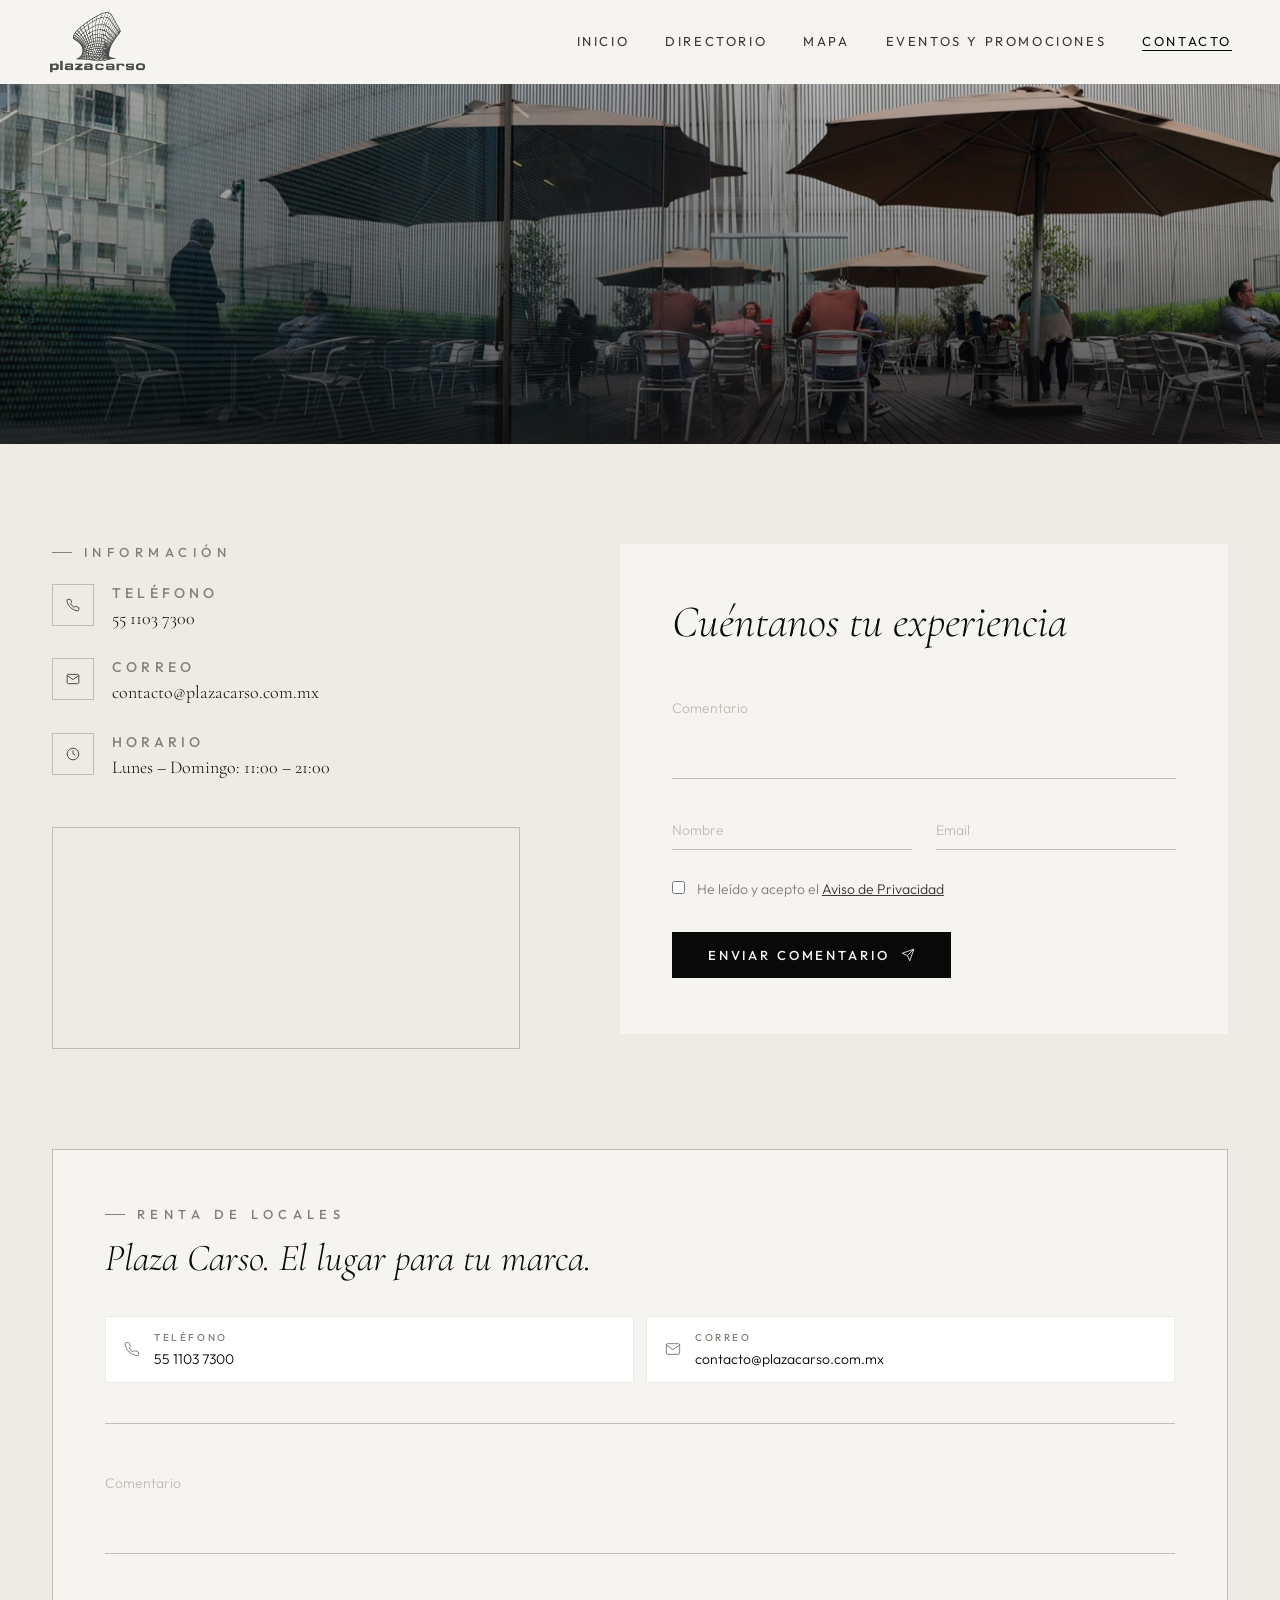
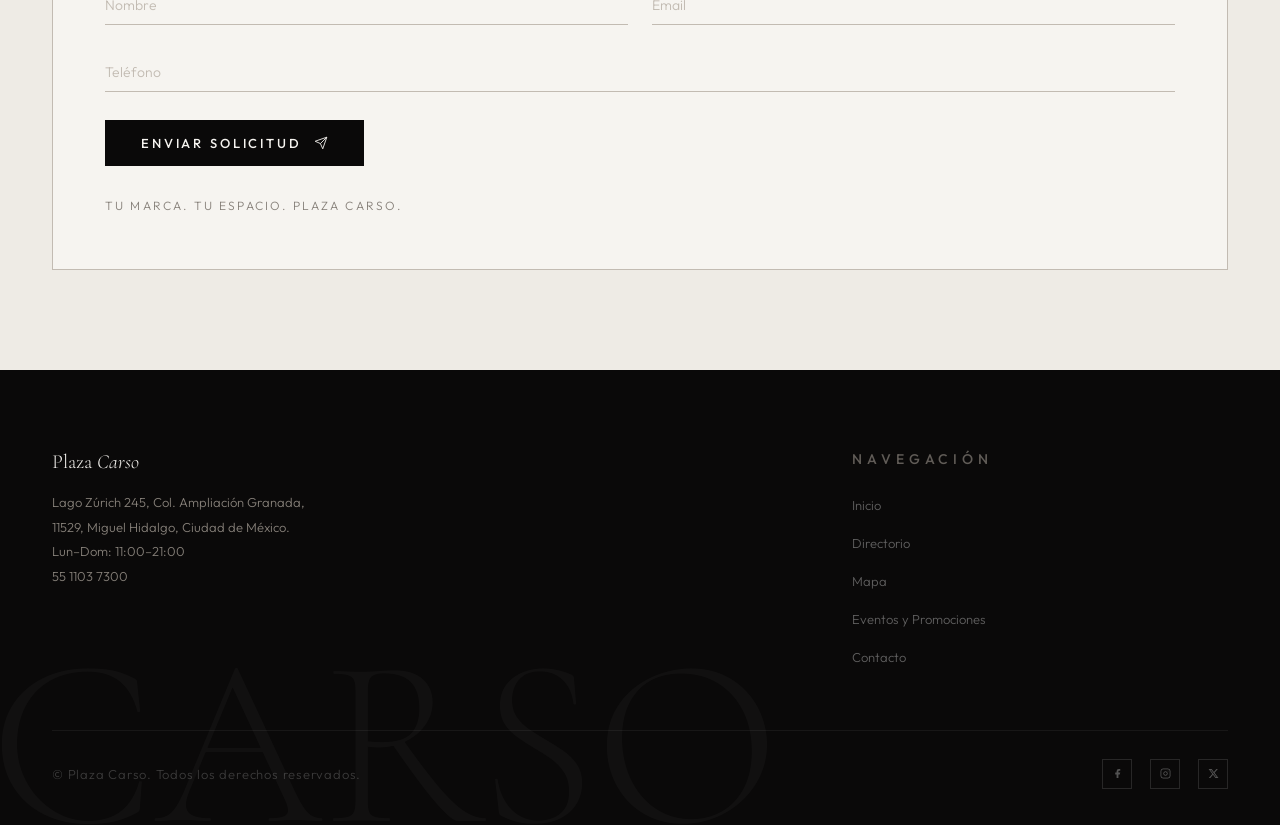
==== commit 4cd52173: "Redes sociales oficiales de Plaza Carso (lista de Ren, 26-ago) Facebook  https://www.facebook.com/pl" ====
--- a/contacto.html
+++ b/contacto.html
@@ -695,13 +695,13 @@
         <div class="footer-bottom">
             <p class="footer-copy">© Plaza Carso. Todos los derechos reservados.</p>
             <div class="footer-socials">
-                <a href="https://www.facebook.com/plazacarsomx" target="_blank" rel="noopener" aria-label="Facebook">
+                <a href="https://www.facebook.com/plazacarsomx/" target="_blank" rel="noopener" aria-label="Facebook">
                     <svg width="11" height="11" viewBox="0 0 24 24" fill="currentColor"><path d="M18 2h-3a5 5 0 0 0-5 5v3H7v4h3v8h4v-8h3l1-4h-4V7a1 1 0 0 1 1-1h3z"></path></svg>
                 </a>
-                <a href="https://www.instagram.com/plazacarsooficial" target="_blank" rel="noopener" aria-label="Instagram">
+                <a href="https://www.instagram.com/plazacarsomx/" target="_blank" rel="noopener" aria-label="Instagram">
                     <svg width="11" height="11" viewBox="0 0 24 24" fill="none" stroke="currentColor" stroke-width="1.8"><rect x="2" y="2" width="20" height="20" rx="5"></rect><circle cx="12" cy="12" r="4"></circle><circle cx="17.5" cy="6.5" r="1" fill="currentColor" stroke="none"></circle></svg>
                 </a>
-                <a href="https://x.com/carsoplaza" target="_blank" rel="noopener" aria-label="X (Twitter)">
+                <a href="https://x.com/PlazaCarsoMx" target="_blank" rel="noopener" aria-label="X (Twitter)">
                     <svg width="11" height="11" viewBox="0 0 24 24" fill="currentColor"><path d="M18.244 2.25h3.308l-7.227 8.26 8.502 11.24H16.17l-5.214-6.817L4.99 21.75H1.68l7.73-8.835L1.254 2.25H8.08l4.713 6.231zm-1.161 17.52h1.833L7.084 4.126H5.117z"></path></svg>
                 </a>
             </div>
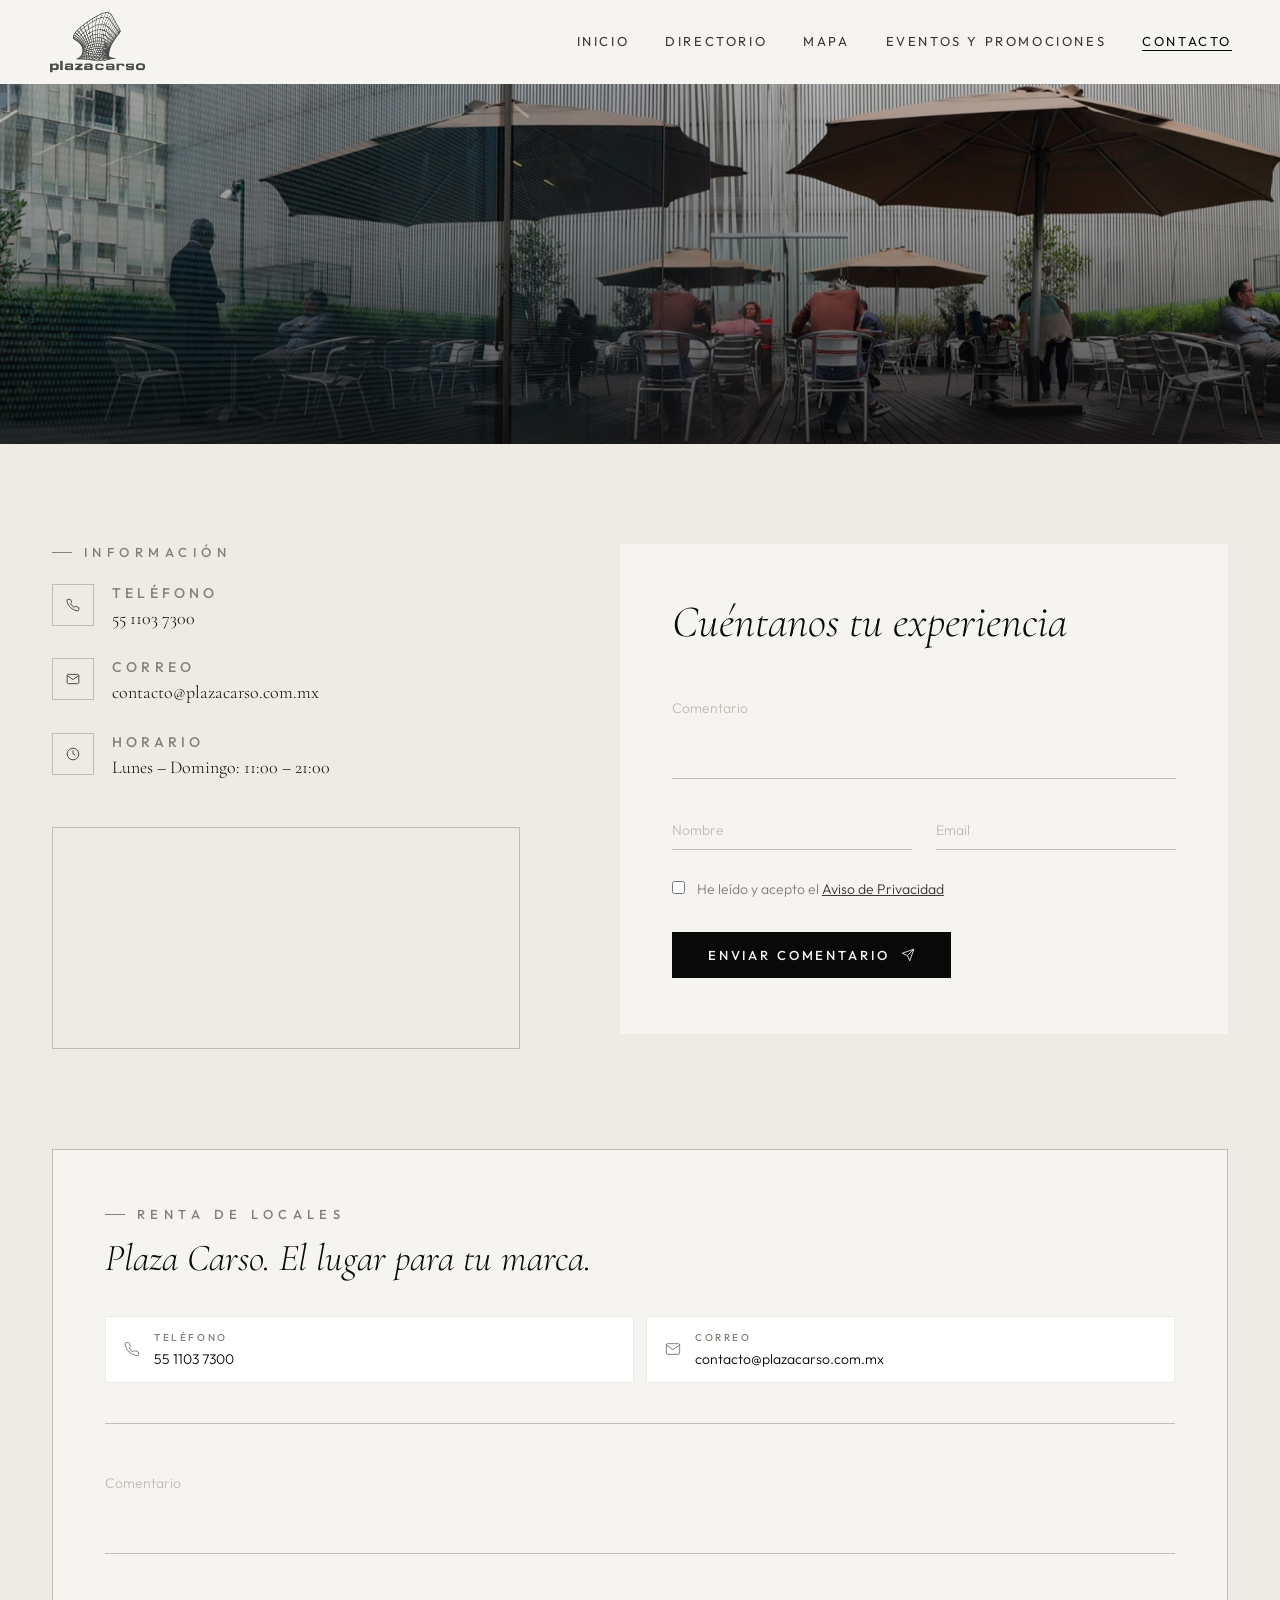
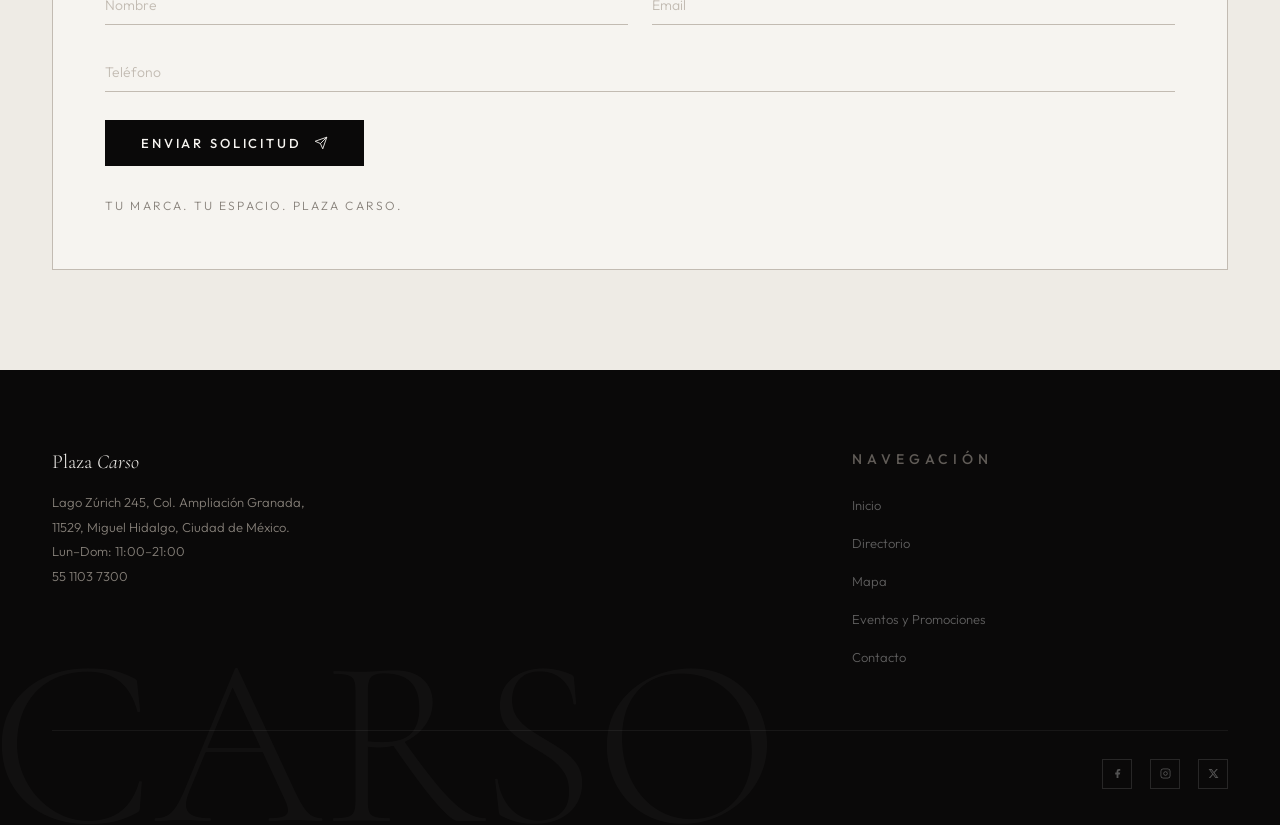
==== commit 86f5a958: "Pie sin leyenda de copyright, como Plaza Universidad (Aline, 7-sep) - Se retira «© Plaza Carso. Todo" ====
--- a/contacto.html
+++ b/contacto.html
@@ -30,7 +30,7 @@
     <link href="https://fonts.googleapis.com/css2?family=Cormorant+Garamond:ital,wght@0,300;0,400;1,300;1,400;1,600&amp;family=Outfit:wght@200;300;400;500;600&amp;display=swap" rel="stylesheet">
     <script src="https://code.jquery.com/jquery-3.2.1.min.js"></script>
     <script src="https://maxcdn.bootstrapcdn.com/bootstrap/3.3.7/js/bootstrap.min.js"></script>
-    <link rel="stylesheet" href="css/carso.css?v=20260826a">
+    <link rel="stylesheet" href="css/carso.css?v=20260907a">
     <style>
         .contact-section {
             padding: 100px 52px;
@@ -693,7 +693,6 @@
             </div>
         </div>
         <div class="footer-bottom">
-            <p class="footer-copy">© Plaza Carso. Todos los derechos reservados.</p>
             <div class="footer-socials">
                 <a href="https://www.facebook.com/plazacarsomx/" target="_blank" rel="noopener" aria-label="Facebook">
                     <svg width="11" height="11" viewBox="0 0 24 24" fill="currentColor"><path d="M18 2h-3a5 5 0 0 0-5 5v3H7v4h3v8h4v-8h3l1-4h-4V7a1 1 0 0 1 1-1h3z"></path></svg>
--- a/css/carso.css
+++ b/css/carso.css
@@ -59,8 +59,7 @@
 .footer-col ul li{margin-bottom:12px;}
 .footer-col ul li a,.footer-col address{font-family:var(--sans);font-size:13px;font-weight:300;color:rgba(255,255,255,.35);font-style:normal;transition:color .2s;line-height:2;}
 .footer-col ul li a:hover{color:rgba(255,255,255,.8);}
-.footer-bottom{display:flex;justify-content:space-between;align-items:center;padding-top:28px;position:relative;z-index:1;}
-.footer-copy{font-family:var(--sans);font-size:13px;font-weight:300;color:rgba(255,255,255,.2);letter-spacing:.06em;}
+.footer-bottom{display:flex;justify-content:flex-end;align-items:center;padding-top:28px;position:relative;z-index:1;} /* sin leyenda de copyright (cliente, 7-sep-2026): sólo las redes, a la derecha */
 .footer-socials{display:flex;gap:18px;}
 .footer-socials a{width:30px;height:30px;border:1px solid rgba(255,255,255,.12);display:flex;align-items:center;justify-content:center;color:rgba(255,255,255,.3);font-size:14px;transition:border-color .2s,color .2s;}
 .footer-socials a:hover{border-color:rgba(255,255,255,.5);color:rgba(255,255,255,.8);}
